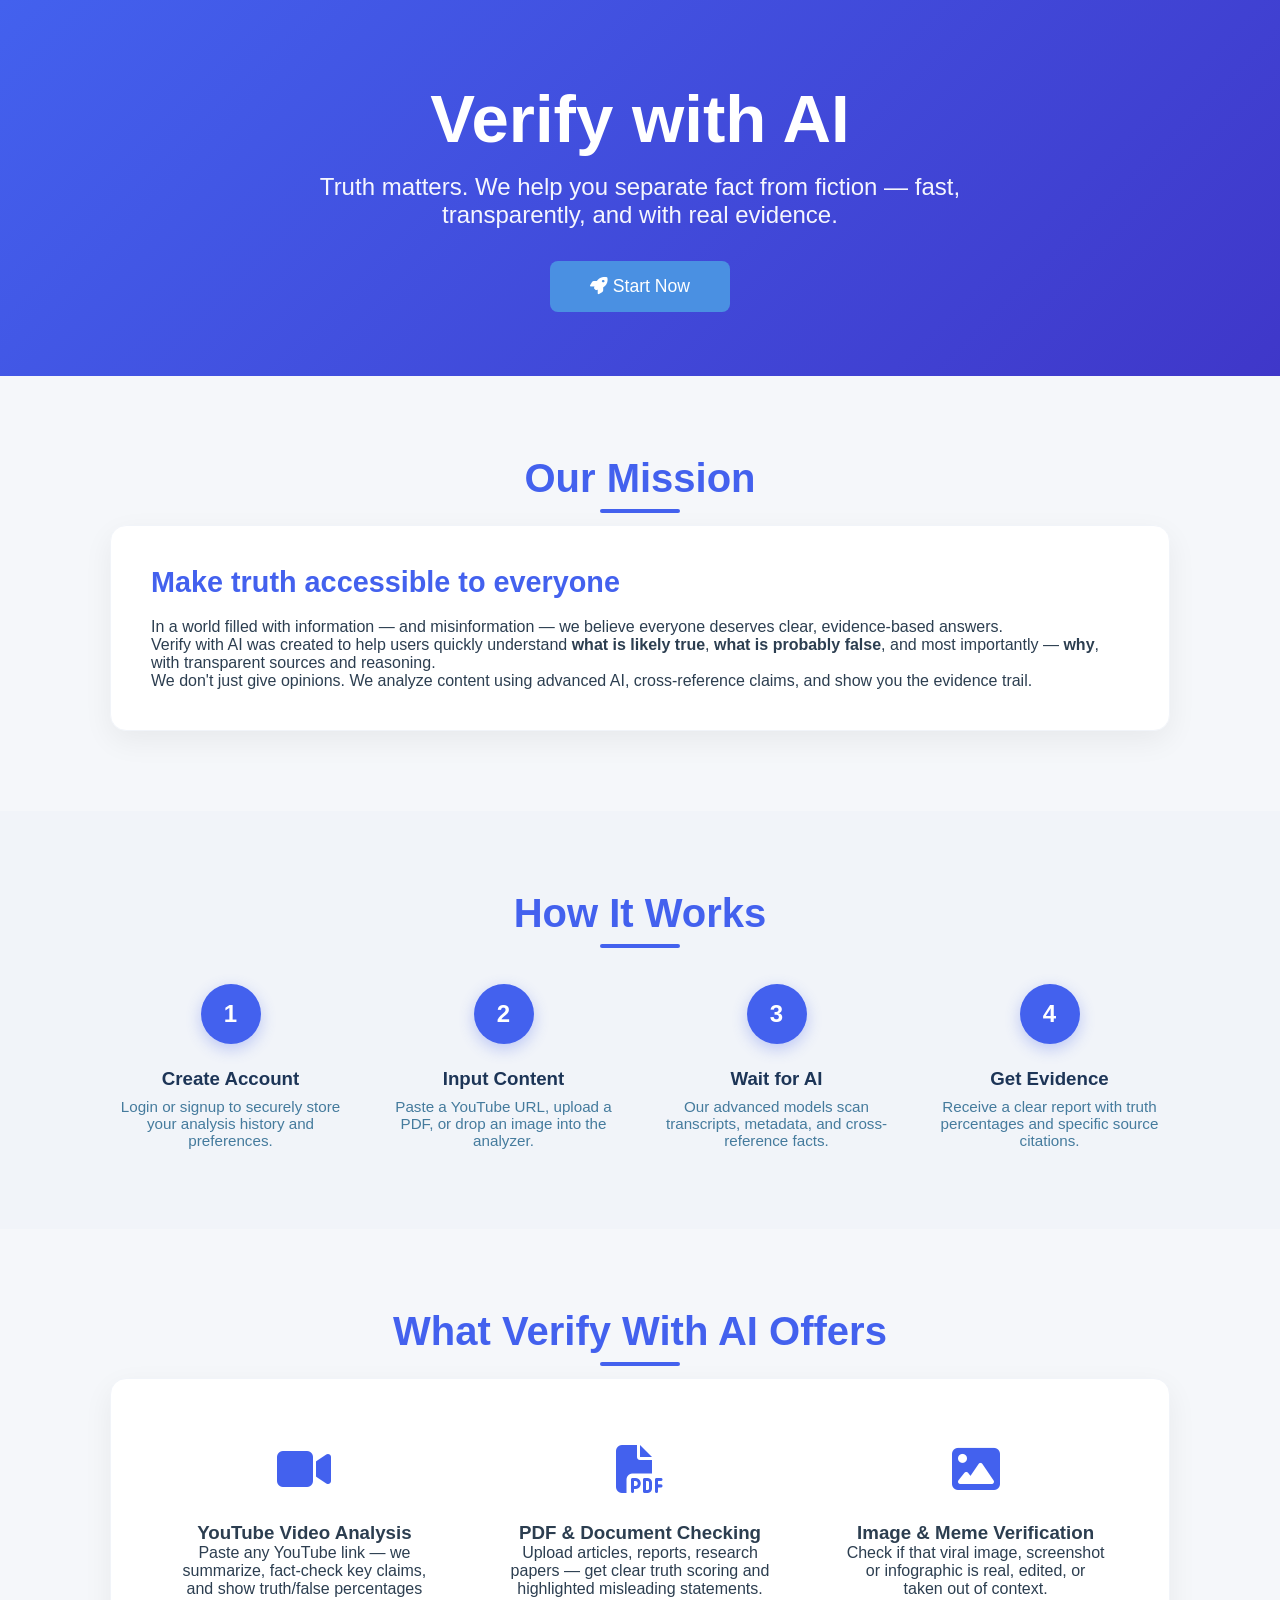
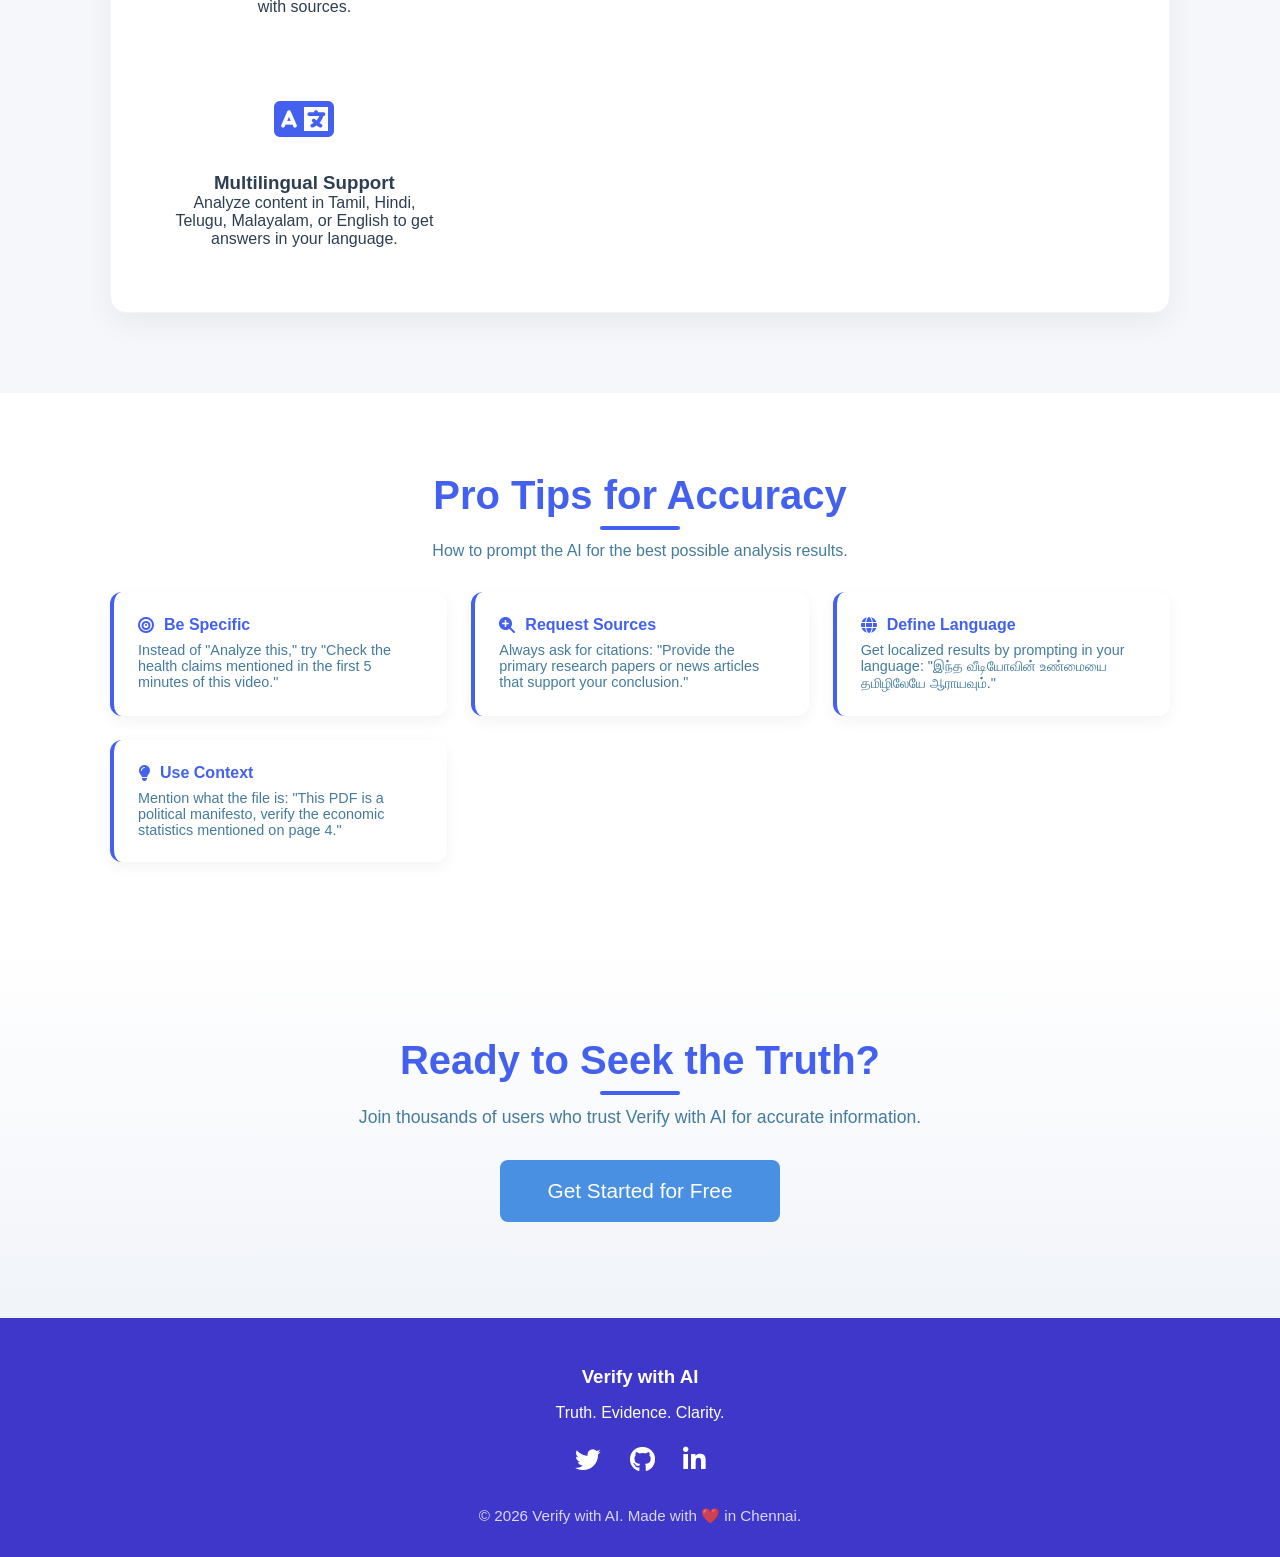
==== index.html @ 14213924 "first commit" ====
<!DOCTYPE html>
<html lang="en">

<head>
    <meta charset="UTF-8">
    <meta name="viewport" content="width=device-width, initial-scale=1.0">
    <title>Verify with AI - Truth. Evidence. Clarity.</title>
    <link rel="stylesheet" href="style.css">
    <link rel="stylesheet" href="https://cdnjs.cloudflare.com/ajax/libs/font-awesome/6.5.0/css/all.min.css">
</head>

<body class="about-page">

    <header class="about-header">
        <div class="about-container animate-up">
            <h1>Verify with AI</h1>
            <p>Truth matters. We help you separate fact from fiction — fast, transparently, and with real evidence.</p>
            <button class="primary-button" onclick="window.location.href='login.html'">
                <i class="fas fa-rocket"></i> Start Now
            </button>
        </div>
    </header>

    <section class="about-section animate-fade">
        <div class="about-container">
            <h2 class="about-section-title">Our Mission</h2>

            <div class="mission-card">
                <h2>Make truth accessible to everyone</h2>
                <p>In a world filled with information — and misinformation — we believe everyone deserves clear,
                    evidence-based answers.</p>
                <p>Verify with AI was created to help users quickly understand <strong>what is likely true</strong>,
                    <strong>what is probably false</strong>, and most importantly — <strong>why</strong>, with
                    transparent sources and reasoning.
                </p>
                <p>We don't just give opinions. We analyze content using advanced AI, cross-reference claims, and show
                    you the evidence trail.</p>
            </div>
        </div>
    </section>

    <section class="about-section" style="background: var(--about-light-gray);">
        <div class="about-container">
            <h2 class="about-section-title">How It Works</h2>
            <div class="steps-container">
                <div class="step-card animate-up" style="animation-delay: 0.1s;">
                    <div class="step-number">1</div>
                    <h3>Create Account</h3>
                    <p>Login or signup to securely store your analysis history and preferences.</p>
                </div>
                <div class="step-card animate-up" style="animation-delay: 0.3s;">
                    <div class="step-number">2</div>
                    <h3>Input Content</h3>
                    <p>Paste a YouTube URL, upload a PDF, or drop an image into the analyzer.</p>
                </div>
                <div class="step-card animate-up" style="animation-delay: 0.5s;">
                    <div class="step-number">3</div>
                    <h3>Wait for AI</h3>
                    <p>Our advanced models scan transcripts, metadata, and cross-reference facts.</p>
                </div>
                <div class="step-card animate-up" style="animation-delay: 0.7s;">
                    <div class="step-number">4</div>
                    <h3>Get Evidence</h3>
                    <p>Receive a clear report with truth percentages and specific source citations.</p>
                </div>
            </div>
        </div>
    </section>

    <section class="about-section">
        <div class="about-container">
            <h2 class="about-section-title">What Verify With AI Offers</h2>

            <div class="features-grid">
                <div class="feature-item animate-up">
                    <div class="feature-icon"><i class="fas fa-video"></i></div>
                    <h3>YouTube Video Analysis</h3>
                    <p>Paste any YouTube link — we summarize, fact-check key claims, and show truth/false percentages
                        with sources.</p>
                </div>

                <div class="feature-item animate-up">
                    <div class="feature-icon"><i class="fas fa-file-pdf"></i></div>
                    <h3>PDF & Document Checking</h3>
                    <p>Upload articles, reports, research papers — get clear truth scoring and highlighted misleading
                        statements.</p>
                </div>

                <div class="feature-item animate-up">
                    <div class="feature-icon"><i class="fas fa-image"></i></div>
                    <h3>Image & Meme Verification</h3>
                    <p>Check if that viral image, screenshot or infographic is real, edited, or taken out of context.
                    </p>
                </div>

                <div class="feature-item animate-up">
                    <div class="feature-icon"><i class="fas fa-language"></i></div>
                    <h3>Multilingual Support</h3>
                    <p>Analyze content in Tamil, Hindi, Telugu, Malayalam, or English to get answers in your language.
                    </p>
                </div>
            </div>
        </div>
    </section>

    <section class="about-section" style="background: var(--about-white);">
        <div class="about-container">
            <h2 class="about-section-title">Pro Tips for Accuracy</h2>
            <p style="text-align: center; margin-bottom: 2rem; color: var(--about-text-light);">How to prompt the AI for
                the best possible analysis results.</p>

            <div class="tips-grid">
                <div class="tip-card animate-up" style="animation-delay: 0.1s;">
                    <h4><i class="fas fa-bullseye"></i> Be Specific</h4>
                    <p>Instead of "Analyze this," try "Check the health claims mentioned in the first 5 minutes of this
                        video."</p>
                </div>

                <div class="tip-card animate-up" style="animation-delay: 0.2s;">
                    <h4><i class="fas fa-search-plus"></i> Request Sources</h4>
                    <p>Always ask for citations: "Provide the primary research papers or news articles that support your
                        conclusion."</p>
                </div>

                <div class="tip-card animate-up" style="animation-delay: 0.3s;">
                    <h4><i class="fas fa-globe"></i> Define Language</h4>
                    <p>Get localized results by prompting in your language: "இந்த வீடியோவின் உண்மையை தமிழிலேயே
                        ஆராயவும்."</p>
                </div>

                <div class="tip-card animate-up" style="animation-delay: 0.4s;">
                    <h4><i class="fas fa-lightbulb"></i> Use Context</h4>
                    <p>Mention what the file is: "This PDF is a political manifesto, verify the economic statistics
                        mentioned on page 4."</p>
                </div>
            </div>
        </div>
    </section>

    <section class="start-now-container animate-fade">
        <div class="about-container">
            <h2 class="about-section-title">Ready to Seek the Truth?</h2>
            <p style="margin-bottom: 2rem; font-size: 1.1rem; color: var(--about-text-light);">Join thousands of users
                who trust Verify with AI for accurate information.</p>
            <button class="primary-button" style="padding: 1.2rem 3rem; font-size: 1.3rem;"
                onclick="window.location.href='login.html'">
                Get Started for Free
            </button>
        </div>
    </section>

    <footer class="about-footer">
        <div class="about-container">
            <h3>Verify with AI</h3>
            <p style="margin: 1rem 0 1.5rem;">Truth. Evidence. Clarity.</p>

            <div class="social-links">
                <a href="#"><i class="fab fa-twitter"></i></a>
                <a href="#"><i class="fab fa-github"></i></a>
                <a href="#"><i class="fab fa-linkedin-in"></i></a>
            </div>

            <p style="margin-top: 2rem; opacity: 0.8; font-size: 0.95rem;">
                &copy; 2026 Verify with AI. Made with ❤️ in Chennai.
            </p>
        </div>
    </footer>

</body>

</html>
---- style.css ----
/* Global Styles */
* {
    margin: 0;
    padding: 0;
    box-sizing: border-box;
}

:root {
    --primary-color: #4A90E2;
    --secondary-color: #50C878;
    --danger-color: #E74C3C;
    --bg-color: #F5F7FA;
    --surface-color: #FFFFFF;
    --text-color: #2C3E50;
    --text-secondary: #7F8C8D;
    --border-color: #E0E0E0;
    --shadow: 0 2px 10px rgba(0, 0, 0, 0.1);
    --shadow-lg: 0 4px 20px rgba(0, 0, 0, 0.15);
}

body.dark-theme {
    --bg-color: #1A1A1A;
    --surface-color: #2D2D2D;
    --text-color: #E0E0E0;
    --text-secondary: #B0B0B0;
    --border-color: #404040;
    --shadow: 0 2px 10px rgba(0, 0, 0, 0.3);
    --shadow-lg: 0 4px 20px rgba(0, 0, 0, 0.4);
}

body {
    font-family: Arial, sans-serif;
    background-color: var(--bg-color);
    color: var(--text-color);
    transition: background-color 0.3s, color 0.3s;
}

/* Welcome Page */
.welcome-container {
    display: flex;
    justify-content: center;
    align-items: center;
    height: 100vh;
    text-align: center;
    padding: 20px;
}

.welcome-content h1 {
    font-size: 3em;
    color: var(--primary-color);
    margin-bottom: 20px;
}

.welcome-description {
    font-size: 1.2em;
    color: var(--text-secondary);
    margin-bottom: 40px;
    max-width: 600px;
    line-height: 1.6;
}

.primary-button {
    background-color: var(--primary-color);
    color: white;
    border: none;
    padding: 15px 40px;
    font-size: 1.1em;
    border-radius: 8px;
    cursor: pointer;
    transition: transform 0.2s, box-shadow 0.2s;
}

.primary-button:hover {
    transform: translateY(-2px);
    box-shadow: var(--shadow-lg);
}

/* Auth Pages */
.auth-container {
    display: flex;
    justify-content: center;
    align-items: center;
    min-height: 100vh;
    padding: 20px;
}

.auth-box {
    background-color: var(--surface-color);
    padding: 40px;
    border-radius: 12px;
    box-shadow: var(--shadow-lg);
    max-width: 450px;
    width: 100%;
}

.auth-box h1 {
    color: var(--primary-color);
    margin-bottom: 30px;
    text-align: center;
}

.auth-box h2 {
    color: var(--text-color);
    margin-bottom: 20px;
    font-size: 1.3em;
}

.form-group {
    margin-bottom: 20px;
}

.form-group label {
    display: block;
    margin-bottom: 8px;
    color: var(--text-color);
    font-weight: 500;
}

.form-group input {
    width: 100%;
    padding: 12px;
    border: 1px solid var(--border-color);
    border-radius: 6px;
    font-size: 1em;
    background-color: var(--surface-color);
    color: var(--text-color);
}

.form-group input:focus {
    outline: none;
    border-color: var(--primary-color);
}

.google-button {
    width: 100%;
    padding: 12px;
    margin-top: 15px;
    background-color: white;
    border: 1px solid var(--border-color);
    border-radius: 6px;
    font-size: 1em;
    cursor: pointer;
    transition: box-shadow 0.2s;
    color: #333;
}

.google-button:hover {
    box-shadow: var(--shadow);
}

.switch-form {
    text-align: center;
    margin-top: 20px;
    color: var(--text-secondary);
}

.switch-form a {
    color: var(--primary-color);
    text-decoration: none;
    font-weight: 500;
}

.message {
    margin-top: 15px;
    padding: 10px;
    border-radius: 6px;
    text-align: center;
    display: none;
}

.message.success {
    background-color: #D4EDDA;
    color: #155724;
    display: block;
}

.message.error {
    background-color: #F8D7DA;
    color: #721C24;
    display: block;
}

/* Main Page */
.main-container {
    display: flex;
    flex-direction: column;
    height: 100vh;
}

.header {
    display: flex;
    align-items: center;
    padding: 15px 20px;
    background-color: var(--surface-color);
    box-shadow: var(--shadow);
    position: relative;
    z-index: 10;
}

.hamburger {
    background: none;
    border: none;
    font-size: 1.5em;
    color: var(--text-color);
    cursor: pointer;
    margin-right: 15px;
}

.header h1 {
    flex: 1;
    color: var(--primary-color);
    font-size: 1.5em;
}

.logout-btn {
    background: none;
    border: none;
    font-size: 1.2em;
    color: var(--text-color);
    cursor: pointer;
}

/* Sidebar */
.sidebar {
    position: fixed;
    left: -300px;
    top: 0;
    width: 300px;
    height: 100vh;
    background-color: var(--surface-color);
    box-shadow: var(--shadow-lg);
    transition: left 0.3s;
    z-index: 100;
    overflow-y: auto;
    padding: 20px;
}

.sidebar.active {
    left: 0;
}

.sidebar-header {
    display: flex;
    justify-content: space-between;
    align-items: center;
    margin-bottom: 20px;
}

.sidebar-header h2 {
    color: var(--text-color);
    font-size: 1.2em;
}

.user-info-sidebar {
    display: flex;
    align-items: center;
    gap: 12px;
}

.avatar-circle {
    width: 45px;
    height: 45px;
    border-radius: 50%;
    background-color: var(--primary-color);
    color: white;
    display: flex;
    justify-content: center;
    align-items: center;
    font-size: 1.2em;
    overflow: hidden;
    flex-shrink: 0;
}

.avatar-circle img {
    width: 100%;
    height: 100%;
    object-fit: cover;
}

.user-details-sidebar {
    display: flex;
    flex-direction: column;
}

.user-details-sidebar h2 {
    margin: 0;
    font-size: 1.1em;
}

.user-details-sidebar span {
    font-size: 0.8em;
    color: var(--text-secondary);
}

.close-btn {
    background: none;
    border: none;
    font-size: 1.3em;
    color: var(--text-color);
    cursor: pointer;
}

.menu-item {
    width: 100%;
    padding: 12px;
    margin-bottom: 10px;
    background-color: var(--primary-color);
    color: white;
    border: none;
    border-radius: 6px;
    cursor: pointer;
    font-size: 1em;
    text-align: left;
    transition: opacity 0.2s;
}

.menu-item:hover {
    opacity: 0.9;
}

.menu-item i {
    margin-right: 10px;
}

.menu-section {
    margin-top: 30px;
}

.menu-section h3 {
    color: var(--text-color);
    margin-bottom: 15px;
    font-size: 1.1em;
}

.search-container {
    position: relative;
    margin-bottom: 15px;
}

.search-container input {
    width: 100%;
    padding: 10px 35px 10px 10px;
    border: 1px solid var(--border-color);
    border-radius: 6px;
    background-color: var(--bg-color);
    color: var(--text-color);
}

.search-container i {
    position: absolute;
    right: 12px;
    top: 50%;
    transform: translateY(-50%);
    color: var(--text-secondary);
}

.history-list {
    max-height: 300px;
    overflow-y: auto;
}

.history-item {
    padding: 10px;
    margin-bottom: 8px;
    background-color: var(--bg-color);
    border-radius: 6px;
    cursor: pointer;
    transition: background-color 0.2s;
    font-size: 0.9em;
}

.history-item:hover {
    background-color: var(--border-color);
}

.history-item-time {
    color: var(--text-secondary);
    font-size: 0.8em;
    margin-top: 5px;
}

.setting-item {
    display: flex;
    justify-content: space-between;
    align-items: center;
    padding: 12px;
    background-color: var(--bg-color);
    border-radius: 6px;
    margin-bottom: 10px;
    transition: background-color 0.2s;
}

.setting-item.profile-setting {
    cursor: pointer;
}

.setting-item.profile-setting:hover {
    background-color: var(--border-color);
}

.setting-item.profile-setting i:last-child {
    color: var(--text-secondary);
    font-size: 0.8em;
}

.setting-item label {
    color: var(--text-color);
}

.setting-item input[type="checkbox"] {
    width: 40px;
    height: 20px;
}

/* Chat Container */
.chat-container {
    flex: 1;
    overflow-y: auto;
    padding: 20px;
    background-color: var(--bg-color);
}

.welcome-message {
    text-align: center;
    padding: 40px 20px;
    color: var(--text-secondary);
}

.welcome-message h2 {
    color: var(--primary-color);
    margin-bottom: 15px;
}

.chat-message {
    display: flex;
    margin-bottom: 20px;
    animation: fadeIn 0.3s;
}

@keyframes fadeIn {
    from {
        opacity: 0;
        transform: translateY(10px);
    }

    to {
        opacity: 1;
        transform: translateY(0);
    }
}

.chat-message.user {
    justify-content: flex-end;
}

.chat-bubble {
    max-width: 70%;
    padding: 15px;
    border-radius: 12px;
    background-color: var(--surface-color);
    box-shadow: var(--shadow);
    word-wrap: break-word;
}

.chat-message.user .chat-bubble {
    background-color: var(--primary-color);
    color: white;
}

.file-attachment {
    display: inline-flex;
    align-items: center;
    gap: 8px;
    background-color: rgba(255, 255, 255, 0.2);
    padding: 5px 10px;
    border-radius: 4px;
    margin-top: 5px;
    font-size: 0.9em;
}

.chat-message.bot .chat-bubble {
    background-color: var(--surface-color);
    color: var(--text-color);
}

.chat-bubble .analysis {
    margin-top: 15px;
    padding-top: 15px;
    border-top: 1px solid var(--border-color);
}

.percentage-bar {
    margin: 15px 0;
}

.percentage-label {
    font-weight: bold;
    margin-bottom: 8px;
    display: flex;
    justify-content: space-between;
}

.percentage-label.true {
    color: var(--secondary-color);
}

.percentage-label.false {
    color: var(--danger-color);
}

.bar {
    height: 10px;
    background-color: var(--border-color);
    border-radius: 5px;
    overflow: hidden;
}

.bar-fill {
    height: 100%;
    transition: width 0.5s;
}

.bar-fill.true {
    background-color: var(--secondary-color);
}

.bar-fill.false {
    background-color: var(--danger-color);
}

.evidence-section {
    margin-top: 15px;
}

.evidence-section h4 {
    color: var(--primary-color);
    margin-bottom: 10px;
}

.evidence-section ul {
    margin-left: 20px;
}

.evidence-section li {
    margin-bottom: 8px;
    line-height: 1.5;
}

.recommendations {
    margin-top: 15px;
    padding: 12px;
    background-color: var(--bg-color);
    border-radius: 6px;
    border-left: 3px solid var(--primary-color);
}

.recommendations h4 {
    color: var(--primary-color);
    margin-bottom: 10px;
}

/* Input Container */
.input-container {
    padding: 20px;
    background-color: var(--surface-color);
    box-shadow: 0 -2px 10px rgba(0, 0, 0, 0.1);
}

.input-wrapper {
    display: flex;
    gap: 10px;
    align-items: center;
}

#textInput {
    flex: 1;
    padding: 12px;
    border: 1px solid var(--border-color);
    border-radius: 25px;
    font-size: 1em;
    background-color: var(--bg-color);
    color: var(--text-color);
}

#textInput:focus {
    outline: none;
    border-color: var(--primary-color);
}

.file-label {
    font-size: 1.5em;
    color: var(--text-color);
    cursor: pointer;
    transition: color 0.2s;
}

.file-label:hover {
    color: var(--primary-color);
}

.send-btn {
    background-color: var(--primary-color);
    color: white;
    border: none;
    padding: 12px 20px;
    border-radius: 25px;
    font-size: 1.2em;
    cursor: pointer;
    transition: transform 0.2s;
}

.send-btn:hover {
    transform: scale(1.05);
}

.file-preview {
    margin-top: 10px;
    padding: 10px;
    background-color: var(--bg-color);
    border-radius: 6px;
    display: none;
}

.file-preview.active {
    display: block;
}

.file-info {
    display: flex;
    justify-content: space-between;
    align-items: center;
}

.file-name {
    color: var(--text-color);
}

.remove-file {
    background: none;
    border: none;
    color: var(--danger-color);
    cursor: pointer;
    font-size: 1.2em;
}

/* Language Modal */
.modal {
    display: none;
    position: fixed;
    top: 0;
    left: 0;
    width: 100%;
    height: 100%;
    background-color: rgba(0, 0, 0, 0.5);
    z-index: 200;
    justify-content: center;
    align-items: center;
}

.modal.active {
    display: flex;
}

.modal-content {
    background-color: var(--surface-color);
    padding: 30px;
    border-radius: 12px;
    box-shadow: var(--shadow-lg);
    max-width: 500px;
    width: 90%;
}

/* Profile Modal Specifics */
.profile-modal {
    max-width: 400px;
}

.modal-header {
    display: flex;
    justify-content: space-between;
    align-items: center;
    margin-bottom: 25px;
    border-bottom: 1px solid var(--border-color);
    padding-bottom: 15px;
}

.close-modal {
    background: none;
    border: none;
    font-size: 1.8em;
    color: var(--text-secondary);
    cursor: pointer;
}

.avatar-upload-section {
    display: flex;
    flex-direction: column;
    align-items: center;
    margin-bottom: 25px;
}

.profile-avatar-large {
    width: 100px;
    height: 100px;
    border-radius: 50%;
    background-color: var(--primary-color);
    color: white;
    display: flex;
    justify-content: center;
    align-items: center;
    font-size: 2.5em;
    margin-bottom: 15px;
    box-shadow: var(--shadow);
    overflow: hidden;
    position: relative;
}

.profile-avatar-large img {
    width: 100%;
    height: 100%;
    object-fit: cover;
}

.upload-avatar-btn {
    background-color: var(--bg-color);
    color: var(--primary-color);
    padding: 8px 16px;
    border-radius: 20px;
    font-size: 0.9em;
    cursor: pointer;
    font-weight: 500;
    border: 1px solid var(--primary-color);
    transition: all 0.2s;
}

.upload-avatar-btn:hover {
    background-color: var(--primary-color);
    color: white;
}

.form-actions {
    display: flex;
    justify-content: flex-end;
    gap: 12px;
    margin-top: 30px;
}

.cancel-btn {
    padding: 10px 20px;
    border-radius: 6px;
    border: 1px solid var(--border-color);
    background: none;
    color: var(--text-secondary);
    cursor: pointer;
}

.save-btn {
    padding: 10px 20px;
    border-radius: 6px;
    background-color: var(--primary-color);
    color: white;
    border: none;
    cursor: pointer;
    font-weight: 500;
}

.save-btn:disabled {
    opacity: 0.6;
    cursor: not-allowed;
}

/* Loading Spinner */
.loading {
    display: inline-block;
    width: 20px;
    height: 20px;
    border: 3px solid rgba(255, 255, 255, 0.3);
    border-radius: 50%;
    border-top-color: white;
    animation: spin 0.6s linear infinite;
}

@keyframes spin {
    to {
        transform: rotate(360deg);
    }
}

/* Responsive Design */
@media (max-width: 768px) {
    .welcome-content h1 {
        font-size: 2em;
    }

    .welcome-description {
        font-size: 1em;
    }

    .chat-bubble {
        max-width: 85%;
    }

    .sidebar {
        width: 280px;
        left: -280px;
    }

    .language-btn {
        min-width: 80px;
    }
}

/* About Section Styles */
.about-page {
    --about-primary: #4361ee;
    --about-primary-dark: #3f37c9;
    --about-text: #1d3557;
    --about-text-light: #457b9d;
    --about-bg: #f8f9fa;
    --about-white: #ffffff;
    --about-gray: #6c757d;
    --about-light-gray: #f1f4f9;
}

@keyframes slideUp {
    from {
        opacity: 0;
        transform: translateY(30px);
    }

    to {
        opacity: 1;
        transform: translateY(0);
    }
}

@keyframes fadeIn {
    from {
        opacity: 0;
    }

    to {
        opacity: 1;
    }
}

@keyframes float {
    0% {
        transform: translateY(0px);
    }

    50% {
        transform: translateY(-10px);
    }

    100% {
        transform: translateY(0px);
    }
}

.animate-up {
    animation: slideUp 0.8s ease-out forwards;
}

.animate-fade {
    animation: fadeIn 1.2s ease-out forwards;
}

.about-header {
    background: linear-gradient(135deg, var(--about-primary) 0%, var(--about-primary-dark) 100%);
    color: white;
    padding: 5rem 0 4rem;
    text-align: center;
}

.about-header h1 {
    font-size: clamp(2.5rem, 8vw, 4.2rem);
    margin-bottom: 1rem;
    font-weight: 700;
}

.about-header p {
    font-size: clamp(1.1rem, 3vw, 1.5rem);
    max-width: 700px;
    margin: 0 auto 2rem;
    opacity: 0.95;
}

.about-section {
    padding: 5rem 0;
}

.about-container {
    max-width: 1100px;
    margin: 0 auto;
    padding: 0 20px;
}

.about-section-title {
    text-align: center;
    font-size: 2.5rem;
    margin-bottom: 1.5rem;
    color: var(--about-primary);
    position: relative;
}

.about-section-title::after {
    content: '';
    width: 80px;
    height: 4px;
    background: var(--about-primary);
    position: absolute;
    bottom: -12px;
    left: 50%;
    transform: translateX(-50%);
    border-radius: 2px;
}

.about-content {
    display: grid;
    grid-template-columns: 1fr;
    gap: 3rem;
    align-items: center;
}

.mission-card,
.features-grid {
    background: white;
    border-radius: 16px;
    padding: 2.5rem;
    box-shadow: 0 10px 30px rgba(0, 0, 0, 0.06);
    border: 1px solid var(--about-light-gray);
}

.mission-card h2 {
    color: var(--about-primary);
    margin-bottom: 1.2rem;
    font-size: 1.8rem;
}

.features-grid {
    display: grid;
    grid-template-columns: repeat(auto-fit, minmax(280px, 1fr));
    gap: 1.8rem;
}

.feature-item {
    text-align: center;
    padding: 1.5rem;
    transition: transform 0.3s ease, box-shadow 0.3s ease;
    border-radius: 12px;
}

.feature-item:hover {
    transform: translateY(-10px);
    box-shadow: 0 15px 35px rgba(67, 97, 238, 0.1);
    background: var(--about-white);
}

.feature-icon {
    font-size: 3rem;
    color: var(--about-primary);
    margin-bottom: 1.5rem;
    transition: transform 0.3s ease;
}

.feature-item:hover .feature-icon {
    transform: scale(1.1) rotate(5deg);
}

/* How it Works Styles */
.steps-container {
    display: grid;
    grid-template-columns: repeat(auto-fit, minmax(200px, 1fr));
    gap: 2rem;
    margin-top: 3rem;
    position: relative;
}

.step-card {
    text-align: center;
    position: relative;
    z-index: 1;
}

.step-number {
    width: 60px;
    height: 60px;
    background: var(--about-primary);
    color: white;
    border-radius: 50%;
    display: flex;
    align-items: center;
    justify-content: center;
    font-weight: bold;
    font-size: 1.5rem;
    margin: 0 auto 1.5rem;
    box-shadow: 0 5px 15px rgba(67, 97, 238, 0.3);
}

.step-card h3 {
    margin-bottom: 0.5rem;
    color: var(--about-text);
}

.step-card p {
    font-size: 0.95rem;
    color: var(--about-text-light);
}

.start-now-container {
    text-align: center;
    padding: 6rem 0;
    background: linear-gradient(to bottom, var(--about-white), var(--about-light-gray));
}

.tips-grid {
    display: grid;
    grid-template-columns: repeat(auto-fit, minmax(250px, 1fr));
    gap: 1.5rem;
    margin-top: 2rem;
}

.tip-card {
    background: var(--about-white);
    padding: 1.5rem;
    border-radius: 12px;
    border-left: 4px solid var(--about-primary);
    box-shadow: 0 5px 15px rgba(0, 0, 0, 0.05);
    text-align: left;
    transition: transform 0.2s;
}

.tip-card:hover {
    transform: translateX(5px);
}

.tip-card h4 {
    color: var(--about-primary);
    margin-bottom: 0.5rem;
    display: flex;
    align-items: center;
    gap: 10px;
}

.tip-card p {
    font-size: 0.9rem;
    color: var(--about-text-light);
}

.about-footer {
    background: var(--about-primary-dark);
    color: white;
    text-align: center;
    padding: 3rem 0 2rem;
}

.social-links a {
    color: white;
    font-size: 1.6rem;
    margin: 0 12px;
    transition: 0.3s;
}

.social-links a:hover {
    color: var(--about-primary);
    transform: translateY(-3px);
}

@media (min-width: 768px) {
    .about-content {
        grid-template-columns: 1fr 1fr;
    }
}
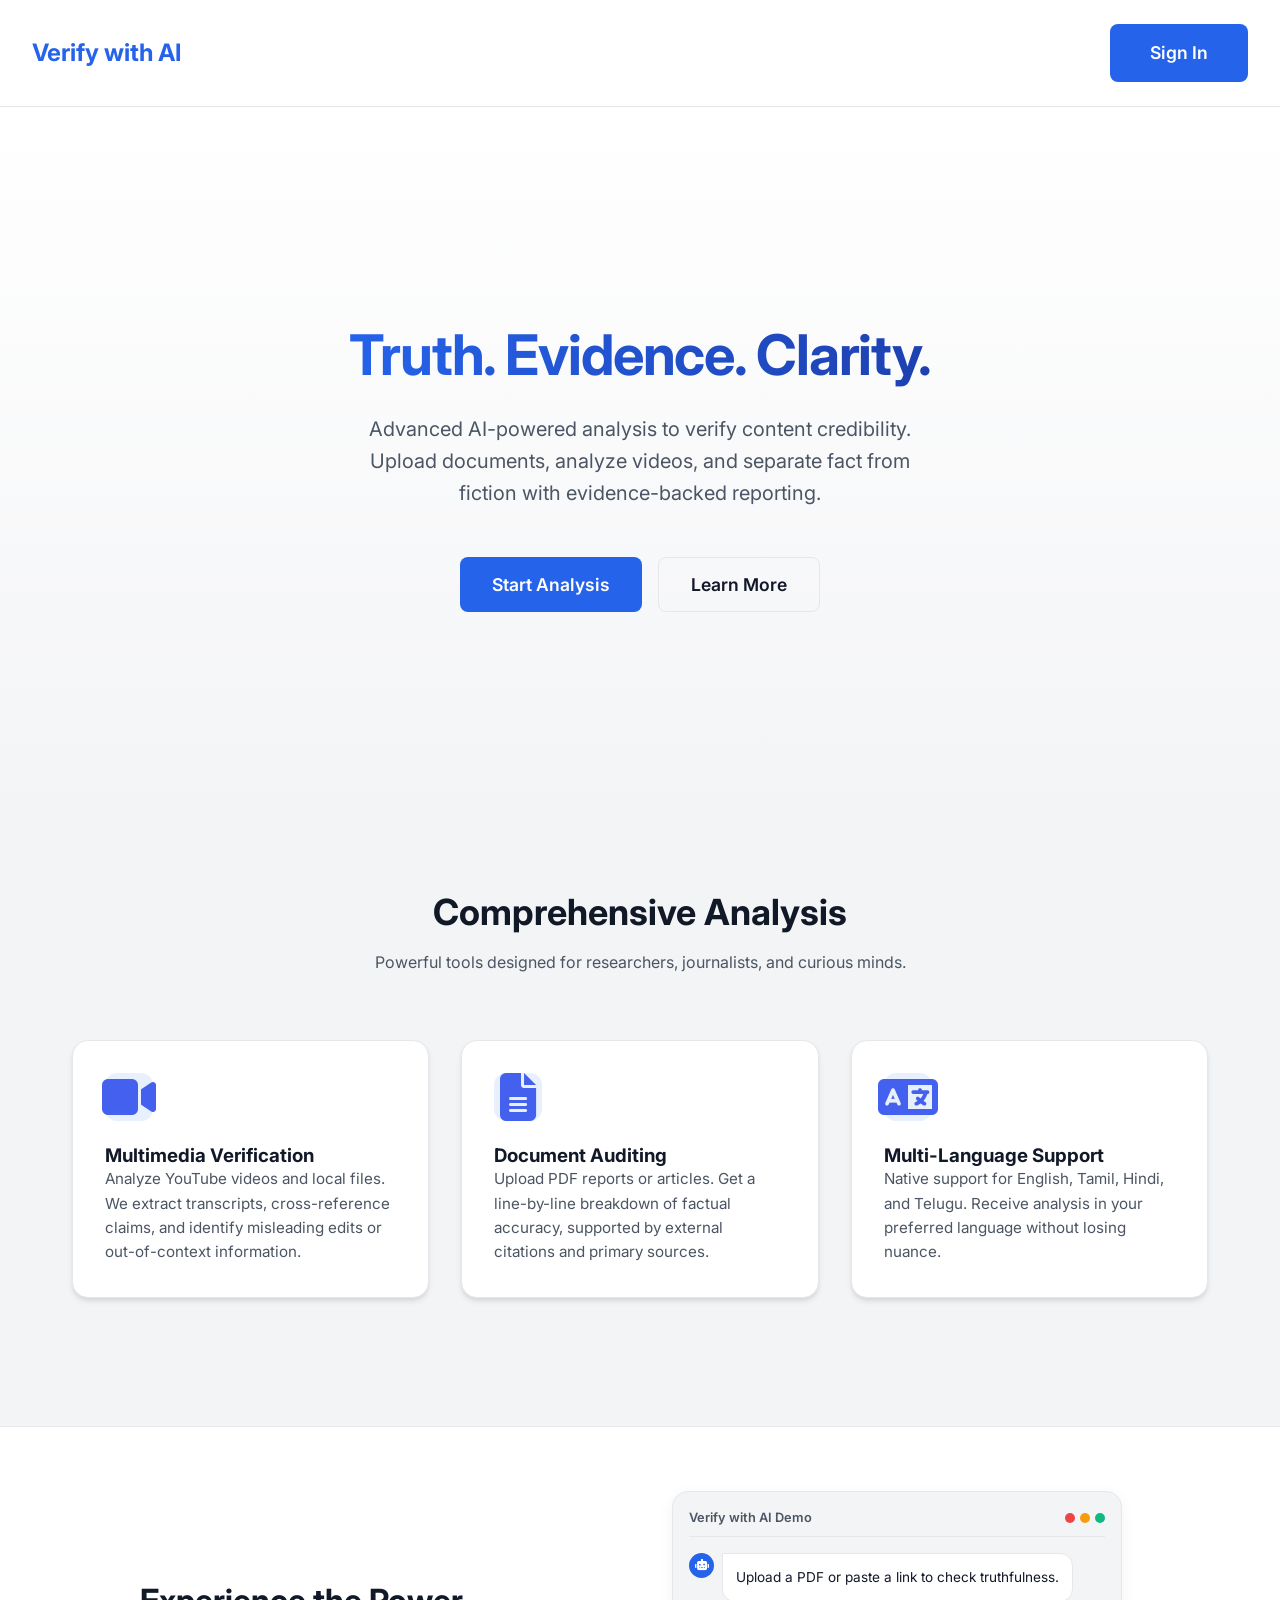
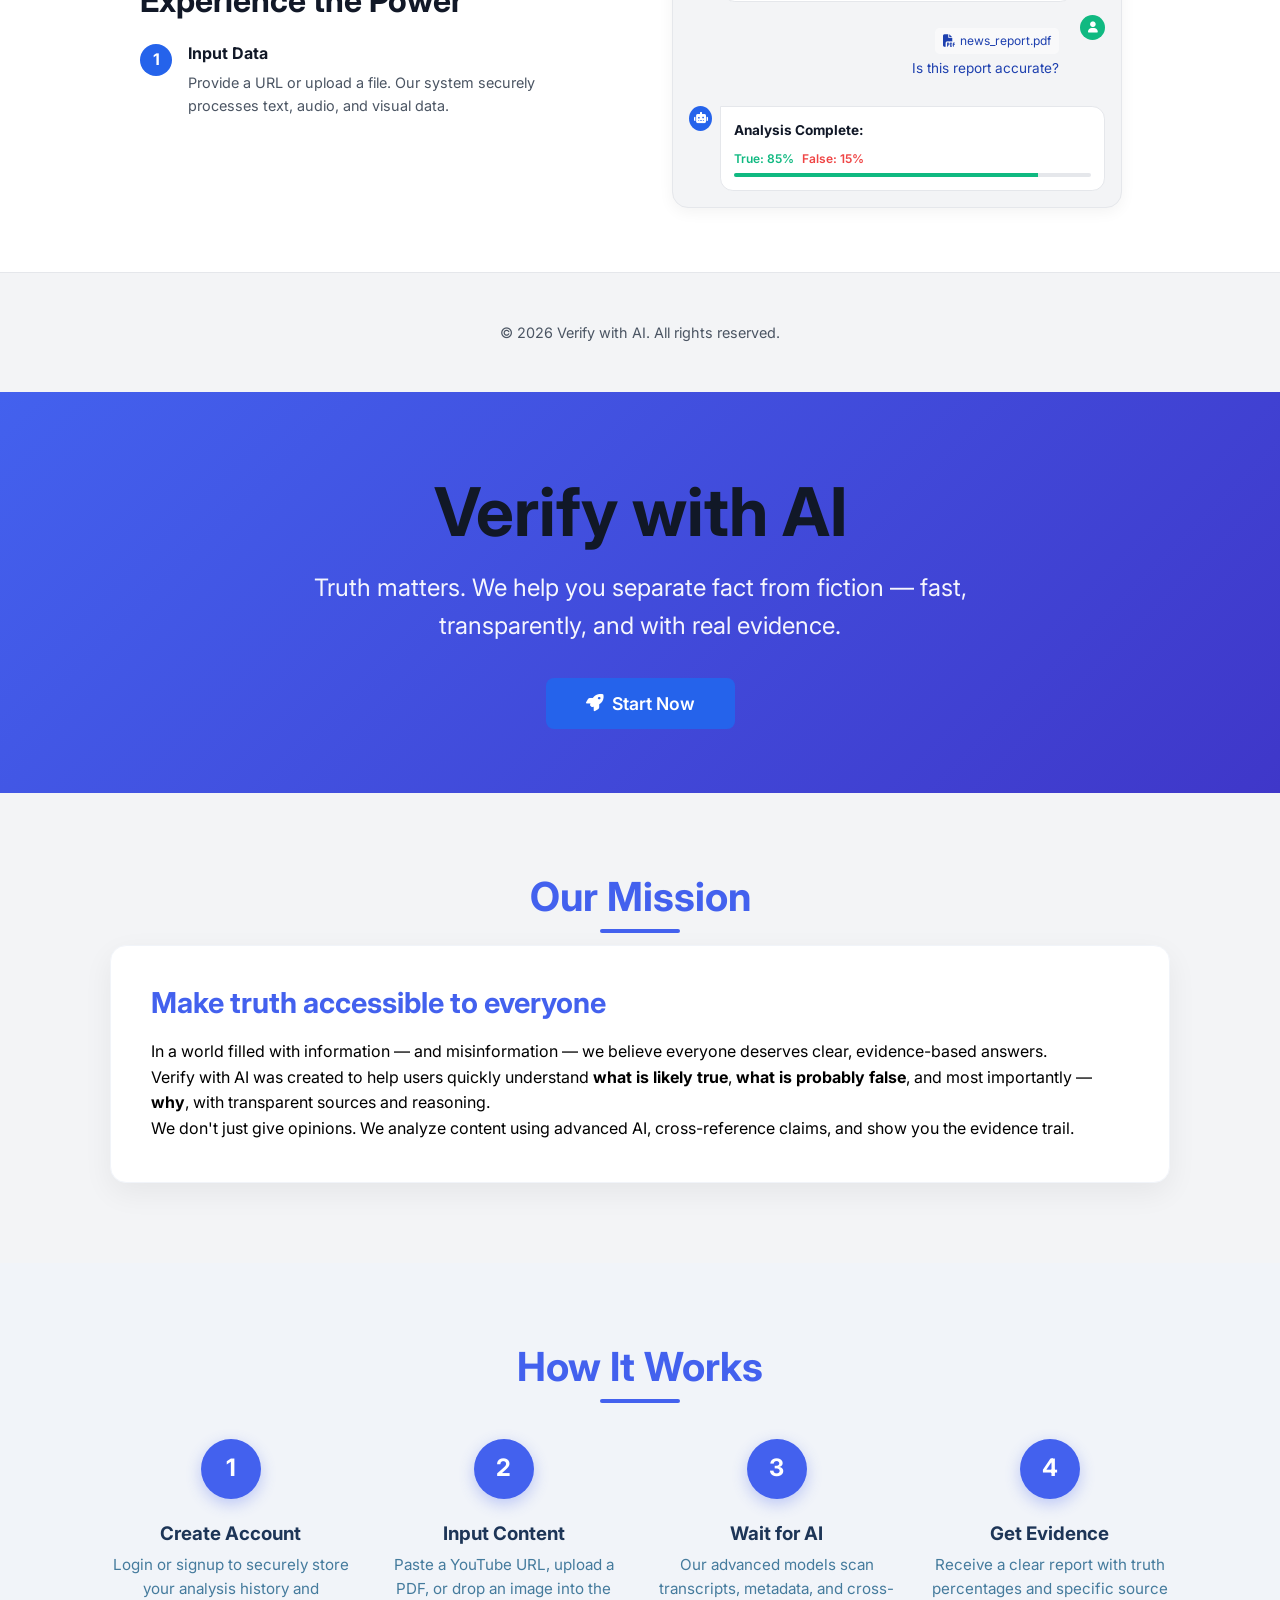
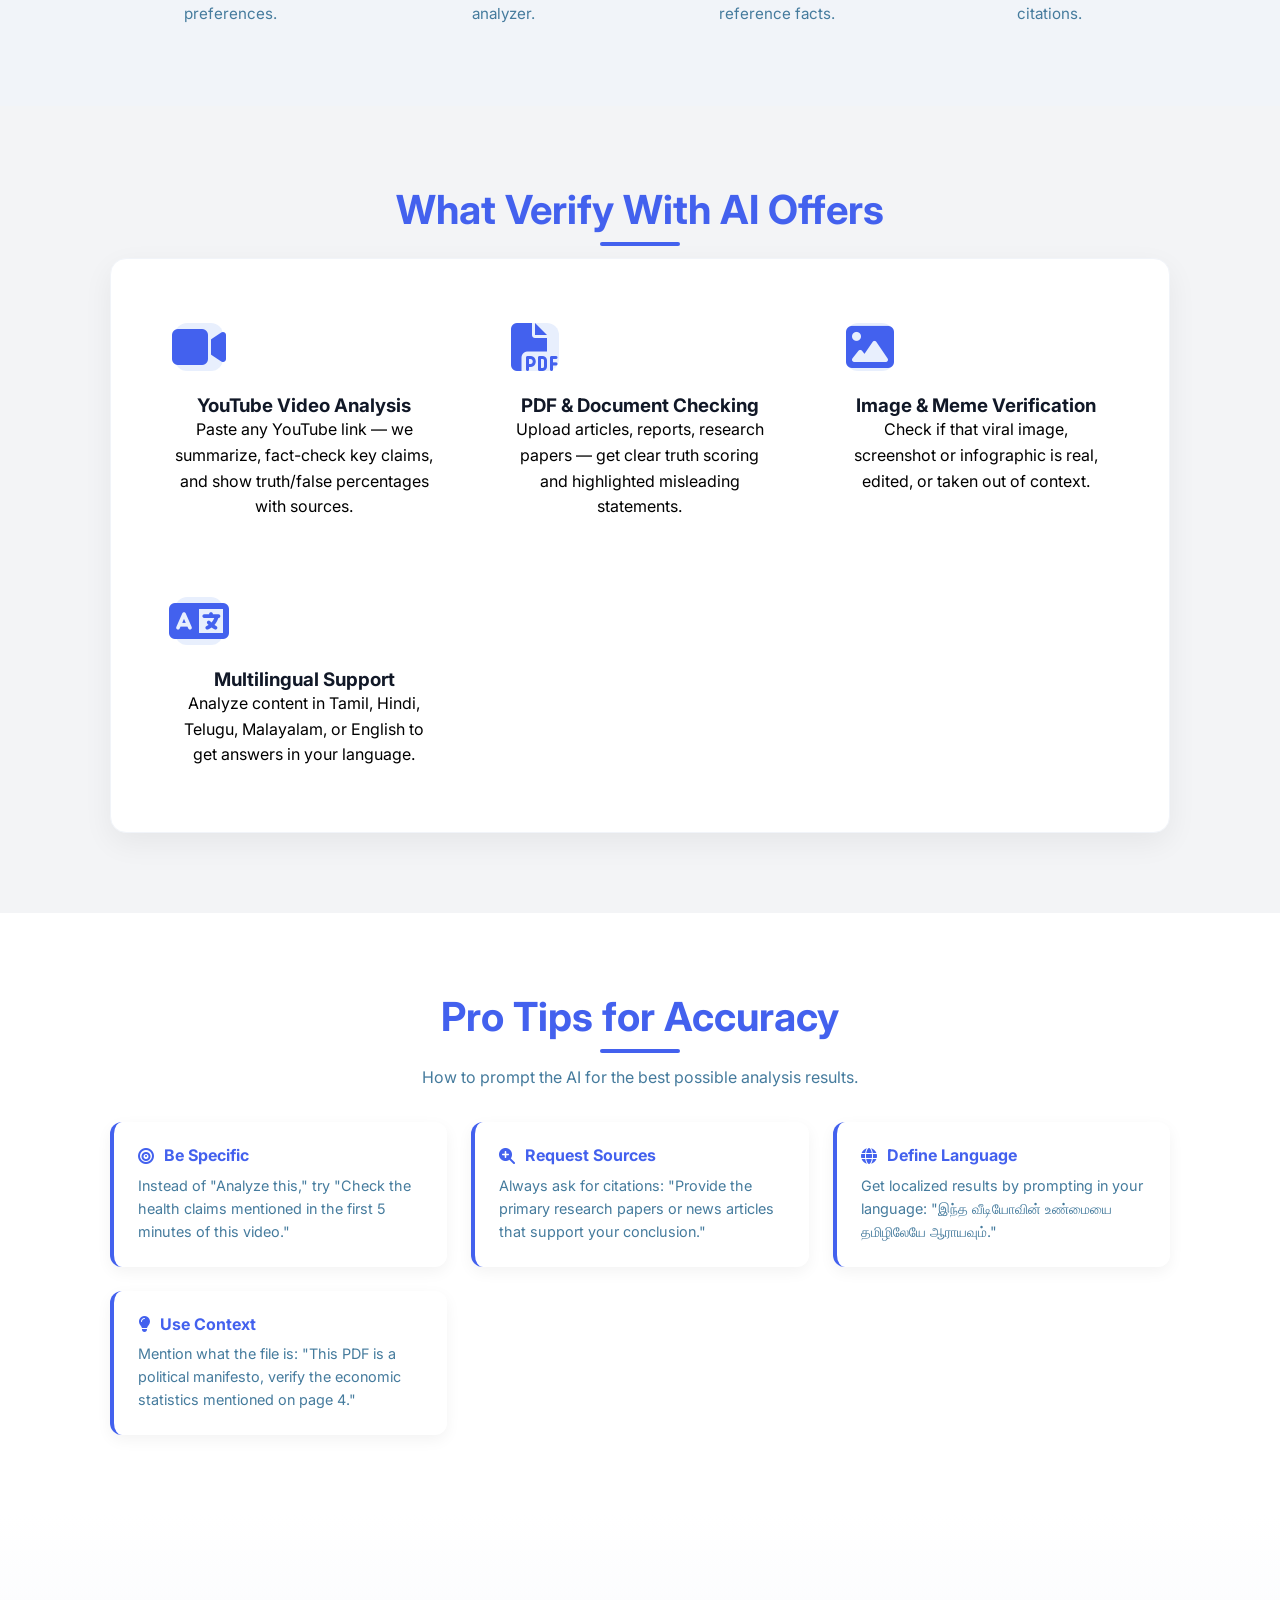
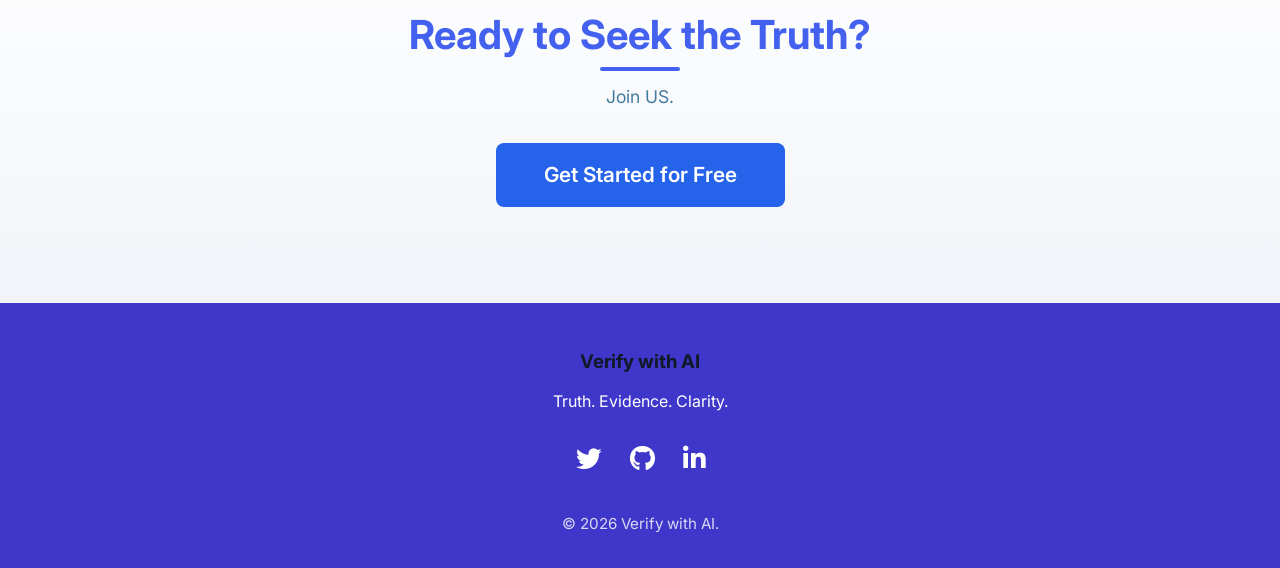
==== commit 2b9f4f45: "UI changes" ====
--- a/index.html
+++ b/index.html
@@ -4,10 +4,166 @@
 <head>
     <meta charset="UTF-8">
     <meta name="viewport" content="width=device-width, initial-scale=1.0">
-    <title>Verify with AI - Truth. Evidence. Clarity.</title>
+    <title>Verify with AI - Advanced Content Verification</title>
     <link rel="stylesheet" href="style.css">
+    <!-- Using Inter font for professional look -->
+    <link href="https://fonts.googleapis.com/css2?family=Inter:wght@300;400;500;600;700&display=swap" rel="stylesheet">
     <link rel="stylesheet" href="https://cdnjs.cloudflare.com/ajax/libs/font-awesome/6.5.0/css/all.min.css">
 </head>
+
+<body>
+
+    <nav
+        style="padding: 1.5rem 2rem; display: flex; justify-content: space-between; align-items: center; background: var(--surface-color); border-bottom: 1px solid var(--border-color);">
+        <div style="font-weight: 700; font-size: 1.5rem; color: var(--primary-color);">Verify with AI</div>
+        <div>
+            <a href="login.html" class="primary-button">Sign In</a>
+        </div>
+    </nav>
+
+    <header class="landing-hero">
+        <div style="max-width: 800px;">
+            <h1>Truth. Evidence. Clarity.</h1>
+            <p>Advanced AI-powered analysis to verify content credibility. Upload documents, analyze videos, and
+                separate fact from fiction with evidence-backed reporting.</p>
+            <div style="display: flex; gap: 1rem; justify-content: center;">
+                <button class="primary-button" onclick="window.location.href='login.html'"
+                    style="font-size: 1.1rem; padding: 1rem 2rem;">
+                    Start Analysis
+                </button>
+                <button class="secondary-button"
+                    onclick="document.getElementById('features').scrollIntoView({behavior: 'smooth'})"
+                    style="font-size: 1.1rem; padding: 1rem 2rem;">
+                    Learn More
+                </button>
+            </div>
+        </div>
+    </header>
+
+    <section id="features" style="padding: 4rem 2rem; background-color: var(--bg-color);">
+        <div style="text-align: center; margin-bottom: 3rem;">
+            <h2 style="font-size: 2.25rem; margin-bottom: 1rem;">Comprehensive Analysis</h2>
+            <p style="color: var(--text-secondary);">Powerful tools designed for researchers, journalists, and curious
+                minds.</p>
+        </div>
+
+        <div class="feature-grid">
+            <div class="feature-card">
+                <div class="feature-icon"><i class="fas fa-video"></i></div>
+                <h3>Multimedia Verification</h3>
+                <p style="color: var(--text-secondary); font-size: 0.95rem;">Analyze YouTube videos and local files. We
+                    extract transcripts, cross-reference claims, and identify misleading edits or out-of-context
+                    information.</p>
+            </div>
+
+            <div class="feature-card">
+                <div class="feature-icon"><i class="fas fa-file-alt"></i></div>
+                <h3>Document Auditing</h3>
+                <p style="color: var(--text-secondary); font-size: 0.95rem;">Upload PDF reports or articles. Get a
+                    line-by-line breakdown of factual accuracy, supported by external citations and primary sources.</p>
+            </div>
+
+            <div class="feature-card">
+                <div class="feature-icon"><i class="fas fa-language"></i></div>
+                <h3>Multi-Language Support</h3>
+                <p style="color: var(--text-secondary); font-size: 0.95rem;">Native support for English, Tamil, Hindi,
+                    and Telugu. Receive analysis in your preferred language without losing nuance.</p>
+            </div>
+        </div>
+    </section>
+
+    <section
+        style="padding: 4rem 2rem; background-color: var(--surface-color); border-top: 1px solid var(--border-color);">
+        <div
+            style="max-width: 1000px; margin: 0 auto; display: grid; grid-template-columns: 1fr 1fr; gap: 4rem; align-items: center;">
+            <div>
+                <h2 style="font-size: 2rem; margin-bottom: 1.5rem;">Experience the Power</h2>
+                <div style="display: flex; flex-direction: column; gap: 2rem;">
+                    <div style="display: flex; gap: 1rem;">
+                        <div
+                            style="width: 32px; height: 32px; background: var(--primary-color); color: white; border-radius: 50%; display: flex; align-items: center; justify-content: center; font-weight: bold; flex-shrink: 0;">
+                            1</div>
+                        <div>
+                            <h4 style="margin-bottom: 0.5rem;">Input Data</h4>
+                            <p style="color: var(--text-secondary); font-size: 0.9rem;">Provide a URL or upload a file.
+                                Our system securely processes text, audio, and visual data.</p>
+                        </div>
+                    </div>
+                </div>
+            </div>
+
+            <!-- Use Container for Demo -->
+            <div
+                style="background: var(--bg-color); padding: 1rem; border-radius: 1rem; border: 1px solid var(--border-color); box-shadow: 0 4px 15px rgba(0,0,0,0.05); max-width: 450px; width: 100%;">
+                <div
+                    style="border-bottom: 1px solid var(--border-color); padding-bottom: 0.5rem; margin-bottom: 1rem; display: flex; align-items: center; justify-content: space-between;">
+                    <span style="font-size: 0.8rem; font-weight: 600; color: var(--text-secondary);">Verify with AI
+                        Demo</span>
+                    <div style="display: flex; gap: 0.3rem;">
+                        <div style="width: 10px; height: 10px; background: #EF4444; border-radius: 50%;"></div>
+                        <div style="width: 10px; height: 10px; background: #F59E0B; border-radius: 50%;"></div>
+                        <div style="width: 10px; height: 10px; background: #10B981; border-radius: 50%;"></div>
+                    </div>
+                </div>
+
+                <div style="display: flex; flex-direction: column; gap: 0.8rem;">
+                    <!-- Bot Message -->
+                    <div style="display: flex; gap: 0.5rem; align-items: flex-start;">
+                        <div
+                            style="width: 25px; height: 25px; background: var(--primary-color); border-radius: 50%; display: flex; align-items: center; justify-content: center; color: white; font-size: 0.7rem;">
+                            <i class="fas fa-robot"></i></div>
+                        <div
+                            style="background: white; padding: 0.8rem; border-radius: 0 0.8rem 0.8rem 0.8rem; font-size: 0.85rem; color: var(--text-primary); border: 1px solid var(--border-color);">
+                            Upload a PDF or paste a link to check truthfulness.
+                        </div>
+                    </div>
+
+                    <!-- Simulated User Input with PDF Tag -->
+                    <div style="display: flex; gap: 0.5rem; align-items: flex-start; flex-direction: row-reverse;">
+                        <div
+                            style="width: 25px; height: 25px; background: var(--secondary-color); border-radius: 50%; display: flex; align-items: center; justify-content: center; color: white; font-size: 0.7rem;">
+                            <i class="fas fa-user"></i></div>
+                        <div
+                            style="background: var(--primary-light); padding: 0.8rem; border-radius: 0.8rem 0 0.8rem 0.8rem; font-size: 0.85rem; color: var(--primary-dark); text-align: right;">
+                            <div
+                                style="display: inline-flex; align-items: center; gap: 0.3rem; background: rgba(255,255,255,0.5); padding: 0.2rem 0.5rem; border-radius: 0.3rem; margin-bottom: 0.3rem; font-size: 0.75rem;">
+                                <i class="fas fa-file-pdf"></i> news_report.pdf
+                            </div><br>
+                            Is this report accurate?
+                        </div>
+                    </div>
+
+                    <!-- Analysis Result -->
+                    <div style="display: flex; gap: 0.5rem; align-items: flex-start;">
+                        <div
+                            style="width: 25px; height: 25px; background: var(--primary-color); border-radius: 50%; display: flex; align-items: center; justify-content: center; color: white; font-size: 0.7rem;">
+                            <i class="fas fa-robot"></i></div>
+                        <div
+                            style="background: white; padding: 0.8rem; border-radius: 0 0.8rem 0.8rem 0.8rem; font-size: 0.85rem; color: var(--text-primary); border: 1px solid var(--border-color); width: 100%;">
+                            <strong>Analysis Complete:</strong><br>
+                            <div style="margin-top: 0.5rem; display: flex; gap: 0.5rem; font-size: 0.75rem;">
+                                <span style="color: #10B981; font-weight: 600;">True: 85%</span>
+                                <span style="color: #EF4444; font-weight: 600;">False: 15%</span>
+                            </div>
+                            <div
+                                style="width: 100%; height: 4px; background: #e5e7eb; border-radius: 2px; margin-top: 0.3rem; overflow: hidden;">
+                                <div style="width: 85%; height: 100%; background: #10B981;"></div>
+                            </div>
+                        </div>
+                    </div>
+                </div>
+            </div>
+        </div>
+    </section>
+
+    <footer
+        style="background-color: var(--bg-color); padding: 3rem 2rem; border-top: 1px solid var(--border-color); text-align: center;">
+        <p style="color: var(--text-secondary); font-size: 0.9rem;">&copy; 2026 Verify with AI. All rights reserved.</p>
+    </footer>
+
+</body>
+
+</html>
 
 <body class="about-page">
 
@@ -140,8 +296,7 @@
     <section class="start-now-container animate-fade">
         <div class="about-container">
             <h2 class="about-section-title">Ready to Seek the Truth?</h2>
-            <p style="margin-bottom: 2rem; font-size: 1.1rem; color: var(--about-text-light);">Join thousands of users
-                who trust Verify with AI for accurate information.</p>
+            <p style="margin-bottom: 2rem; font-size: 1.1rem; color: var(--about-text-light);">Join US.</p>
             <button class="primary-button" style="padding: 1.2rem 3rem; font-size: 1.3rem;"
                 onclick="window.location.href='login.html'">
                 Get Started for Free
@@ -161,7 +316,7 @@
             </div>
 
             <p style="margin-top: 2rem; opacity: 0.8; font-size: 0.95rem;">
-                &copy; 2026 Verify with AI. Made with ❤️ in Chennai.
+                &copy; 2026 Verify with AI.
             </p>
         </div>
     </footer>
--- a/style.css
+++ b/style.css
@@ -3,19 +3,678 @@
     margin: 0;
     padding: 0;
     box-sizing: border-box;
+    font-family: 'Inter', 'Segoe UI', Roboto, Helvetica, Arial, sans-serif;
 }
 
 :root {
-    --primary-color: #4A90E2;
-    --secondary-color: #50C878;
-    --danger-color: #E74C3C;
-    --bg-color: #F5F7FA;
+    /* Professional Color Palette */
+    --primary-color: #2563EB;
+    /* Royal Blue */
+    --primary-dark: #1E40AF;
+    --secondary-color: #10B981;
+    /* Emerald Green */
+    --danger-color: #EF4444;
+    /* Red */
+    --warning-color: #F59E0B;
+    /* Amber */
+    --bg-color: #F3F4F6;
+    /* Light Gray */
     --surface-color: #FFFFFF;
-    --text-color: #2C3E50;
-    --text-secondary: #7F8C8D;
-    --border-color: #E0E0E0;
-    --shadow: 0 2px 10px rgba(0, 0, 0, 0.1);
-    --shadow-lg: 0 4px 20px rgba(0, 0, 0, 0.15);
+    --text-primary: #111827;
+    /* Near Black */
+    --text-secondary: #4B5563;
+    /* Gray */
+    --border-color: #E5E7EB;
+    --shadow-sm: 0 1px 2px 0 rgba(0, 0, 0, 0.05);
+    --shadow-md: 0 4px 6px -1px rgba(0, 0, 0, 0.1), 0 2px 4px -1px rgba(0, 0, 0, 0.06);
+    --shadow-lg: 0 10px 15px -3px rgba(0, 0, 0, 0.1), 0 4px 6px -2px rgba(0, 0, 0, 0.05);
+}
+
+body.dark-theme {
+    --bg-color: #111827;
+    --surface-color: #1F2937;
+    --text-primary: #F9FAFB;
+    --text-secondary: #9CA3AF;
+    --border-color: #374151;
+    --primary-color: #3B82F6;
+    --primary-dark: #60A5FA;
+}
+
+body {
+    background-color: var(--bg-color);
+    color: var(--text-primary);
+    transition: background-color 0.3s, color 0.3s;
+    line-height: 1.6;
+}
+
+/* Typography */
+h1,
+h2,
+h3,
+h4,
+h5,
+h6 {
+    color: var(--text-primary);
+    font-weight: 700;
+    line-height: 1.2;
+}
+
+a {
+    text-decoration: none;
+    color: var(--primary-color);
+    transition: color 0.2s;
+}
+
+a:hover {
+    color: var(--primary-dark);
+}
+
+/* Buttons */
+.primary-button {
+    background-color: var(--primary-color);
+    color: white;
+    border: none;
+    padding: 0.75rem 1.5rem;
+    font-size: 1rem;
+    font-weight: 600;
+    border-radius: 0.5rem;
+    cursor: pointer;
+    transition: background-color 0.2s, transform 0.1s;
+    display: inline-flex;
+    align-items: center;
+    gap: 0.5rem;
+}
+
+.primary-button:hover {
+    background-color: var(--primary-dark);
+    transform: translateY(-1px);
+}
+
+.secondary-button {
+    background-color: transparent;
+    border: 1px solid var(--border-color);
+    color: var(--text-primary);
+    padding: 0.75rem 1.5rem;
+    font-size: 1rem;
+    font-weight: 600;
+    border-radius: 0.5rem;
+    cursor: pointer;
+    transition: background-color 0.2s;
+}
+
+.secondary-button:hover {
+    background-color: var(--border-color);
+}
+
+/* Auth Pages */
+.auth-container {
+    display: flex;
+    justify-content: center;
+    align-items: center;
+    min-height: 100vh;
+    padding: 2rem;
+    background: linear-gradient(135deg, var(--bg-color) 0%, var(--border-color) 100%);
+}
+
+.auth-box {
+    background-color: var(--surface-color);
+    padding: 2.5rem;
+    border-radius: 1rem;
+    box-shadow: var(--shadow-lg);
+    width: 100%;
+    max-width: 450px;
+    border: 1px solid var(--border-color);
+}
+
+.auth-header {
+    text-align: center;
+    margin-bottom: 2rem;
+}
+
+.auth-header h1 {
+    font-size: 1.875rem;
+    margin-bottom: 0.5rem;
+    color: var(--primary-color);
+}
+
+.auth-header p {
+    color: var(--text-secondary);
+}
+
+.form-group {
+    margin-bottom: 1.5rem;
+}
+
+.form-group label {
+    display: block;
+    margin-bottom: 0.5rem;
+    font-weight: 500;
+    color: var(--text-primary);
+}
+
+.form-group input {
+    width: 100%;
+    padding: 0.75rem;
+    border: 1px solid var(--border-color);
+    border-radius: 0.5rem;
+    background-color: var(--bg-color);
+    color: var(--text-primary);
+    font-size: 1rem;
+    transition: border-color 0.2s;
+}
+
+.form-group input:focus {
+    outline: none;
+    border-color: var(--primary-color);
+    box-shadow: 0 0 0 3px rgba(37, 99, 235, 0.1);
+}
+
+/* Social Login Buttons */
+.social-login {
+    display: flex;
+    flex-direction: column;
+    gap: 0.75rem;
+    margin-top: 1.5rem;
+    border-top: 1px solid var(--border-color);
+    padding-top: 1.5rem;
+}
+
+.social-btn {
+    display: flex;
+    align-items: center;
+    justify-content: center;
+    gap: 0.75rem;
+    width: 100%;
+    padding: 0.75rem;
+    border: 1px solid var(--border-color);
+    border-radius: 0.5rem;
+    background-color: var(--surface-color);
+    color: var(--text-primary);
+    font-weight: 500;
+    cursor: pointer;
+    transition: background-color 0.2s;
+}
+
+.social-btn:hover {
+    background-color: var(--bg-color);
+}
+
+.social-btn img {
+    width: 20px;
+    height: 20px;
+}
+
+.switch-form {
+    text-align: center;
+    margin-top: 1.5rem;
+    font-size: 0.875rem;
+    color: var(--text-secondary);
+}
+
+/* Main Application Layout */
+.app-container {
+    display: flex;
+    height: 100vh;
+    overflow: hidden;
+}
+
+/* Sidebar */
+.sidebar {
+    width: 280px;
+    background-color: var(--surface-color);
+    border-right: 1px solid var(--border-color);
+    display: flex;
+    flex-direction: column;
+    transition: transform 0.3s ease-in-out;
+    z-index: 50;
+}
+
+.sidebar-header {
+    padding: 1.5rem;
+    border-bottom: 1px solid var(--border-color);
+    display: flex;
+    align-items: center;
+    justify-content: space-between;
+}
+
+.sidebar-header h2 {
+    font-size: 1.25rem;
+    color: var(--primary-color);
+}
+
+.sidebar-content {
+    flex: 1;
+    overflow-y: auto;
+    padding: 1rem;
+}
+
+.new-chat-btn {
+    width: 100%;
+    padding: 0.75rem;
+    background-color: var(--primary-color);
+    text-align: center;
+    color: white;
+    border-radius: 0.5rem;
+    margin-bottom: 1.5rem;
+    cursor: pointer;
+    transition: background-color 0.2s;
+    border: none;
+    font-weight: 600;
+}
+
+.new-chat-btn:hover {
+    background-color: var(--primary-dark);
+}
+
+.history-section h3 {
+    font-size: 0.75rem;
+    text-transform: uppercase;
+    color: var(--text-secondary);
+    margin-bottom: 0.75rem;
+    letter-spacing: 0.05em;
+}
+
+.history-item {
+    padding: 0.75rem;
+    border-radius: 0.5rem;
+    cursor: pointer;
+    color: var(--text-primary);
+    transition: background-color 0.2s;
+    font-size: 0.9rem;
+    white-space: nowrap;
+    overflow: hidden;
+    text-overflow: ellipsis;
+}
+
+.history-item:hover {
+    background-color: var(--bg-color);
+}
+
+.sidebar-footer {
+    padding: 1rem;
+    border-top: 1px solid var(--border-color);
+}
+
+.user-profile-mini {
+    display: flex;
+    align-items: center;
+    gap: 0.75rem;
+    padding: 0.5rem;
+    border-radius: 0.5rem;
+    cursor: pointer;
+    transition: background-color 0.2s;
+}
+
+.user-profile-mini:hover {
+    background-color: var(--bg-color);
+}
+
+.avatar-small {
+    width: 32px;
+    height: 32px;
+    border-radius: 50%;
+    background-color: var(--primary-color);
+    color: white;
+    display: flex;
+    align-items: center;
+    justify-content: center;
+    font-size: 0.875rem;
+}
+
+/* Main Chat Area */
+.main-content {
+    flex: 1;
+    display: flex;
+    flex-direction: column;
+    background-color: var(--bg-color);
+    position: relative;
+}
+
+.chat-header {
+    padding: 1rem 1.5rem;
+    background-color: var(--surface-color);
+    border-bottom: 1px solid var(--border-color);
+    display: flex;
+    justify-content: space-between;
+    align-items: center;
+}
+
+.mobile-menu-btn {
+    display: none;
+    background: none;
+    border: none;
+    font-size: 1.25rem;
+    color: var(--text-primary);
+    cursor: pointer;
+}
+
+.chat-area {
+    flex: 1;
+    overflow-y: auto;
+    padding: 2rem;
+    display: flex;
+    flex-direction: column;
+    gap: 1.5rem;
+    scroll-behavior: smooth;
+}
+
+.message-wrapper {
+    display: flex;
+    gap: 1rem;
+    max-width: 800px;
+    margin: 0 auto;
+    width: 100%;
+}
+
+.message-wrapper.user {
+    flex-direction: row-reverse;
+}
+
+.message-avatar {
+    width: 36px;
+    height: 36px;
+    border-radius: 50%;
+    background-color: var(--border-color);
+    display: flex;
+    align-items: center;
+    justify-content: center;
+    flex-shrink: 0;
+}
+
+.message-wrapper.user .message-avatar {
+    background-color: var(--primary-color);
+    color: white;
+}
+
+.message-wrapper.bot .message-avatar {
+    background-color: var(--secondary-color);
+    color: white;
+}
+
+.message-content {
+    padding: 1rem 1.25rem;
+    border-radius: 1rem;
+    background-color: var(--surface-color);
+    box-shadow: var(--shadow-sm);
+    color: var(--text-primary);
+    line-height: 1.6;
+    border: 1px solid var(--border-color);
+}
+
+.message-wrapper.user .message-content {
+    background-color: var(--primary-color);
+    color: white;
+    border: none;
+}
+
+/* Analysis Results Styling */
+.analysis-card {
+    margin-top: 1rem;
+    border-top: 1px solid var(--border-color);
+    padding-top: 1rem;
+}
+
+.score-bar {
+    height: 8px;
+    background-color: var(--bg-color);
+    border-radius: 4px;
+    overflow: hidden;
+    margin: 0.5rem 0 1rem;
+}
+
+.score-fill {
+    height: 100%;
+    transition: width 1s ease-out;
+}
+
+.score-fill.true {
+    background-color: var(--secondary-color);
+}
+
+.score-fill.false {
+    background-color: var(--danger-color);
+}
+
+.evidence-list {
+    list-style: none;
+    margin-top: 0.5rem;
+}
+
+.evidence-list li {
+    margin-bottom: 0.5rem;
+    padding-left: 1.5rem;
+    position: relative;
+    font-size: 0.95rem;
+}
+
+.evidence-list li::before {
+    content: "•";
+    position: absolute;
+    left: 0.5rem;
+    color: var(--primary-color);
+}
+
+/* Input Area */
+.input-area {
+    padding: 1.5rem;
+    background-color: var(--surface-color);
+    border-top: 1px solid var(--border-color);
+}
+
+.input-container {
+    max-width: 800px;
+    margin: 0 auto;
+    position: relative;
+    display: flex;
+    gap: 0.75rem;
+    align-items: flex-end;
+    background-color: var(--bg-color);
+    padding: 0.75rem;
+    border-radius: 1rem;
+    border: 1px solid var(--border-color);
+}
+
+.input-container textarea {
+    flex: 1;
+    border: none;
+    background: transparent;
+    resize: none;
+    max-height: 150px;
+    padding: 0.5rem;
+    font-size: 1rem;
+    color: var(--text-primary);
+    outline: none;
+}
+
+.action-btn {
+    background: none;
+    border: none;
+    color: var(--text-secondary);
+    padding: 0.5rem;
+    cursor: pointer;
+    transition: color 0.2s;
+    border-radius: 0.25rem;
+}
+
+.action-btn:hover {
+    color: var(--primary-color);
+    background-color: rgba(0, 0, 0, 0.05);
+}
+
+.send-btn-icon {
+    background-color: var(--primary-color);
+    color: white;
+    border: none;
+    width: 36px;
+    height: 36px;
+    border-radius: 0.5rem;
+    cursor: pointer;
+    display: flex;
+    align-items: center;
+    justify-content: center;
+    transition: background-color 0.2s;
+}
+
+.send-btn-icon:hover {
+    background-color: var(--primary-dark);
+}
+
+/* About Page & Landing */
+.landing-hero {
+    min-height: 80vh;
+    display: flex;
+    flex-direction: column;
+    justify-content: center;
+    align-items: center;
+    text-align: center;
+    padding: 4rem 2rem;
+    background: linear-gradient(180deg, var(--surface-color) 0%, var(--bg-color) 100%);
+}
+
+.landing-hero h1 {
+    font-size: 3.5rem;
+    background: linear-gradient(to right, var(--primary-color), var(--primary-dark));
+    background-clip: text;
+    -webkit-background-clip: text;
+    -webkit-text-fill-color: transparent;
+    margin-bottom: 1.5rem;
+    letter-spacing: -0.02em;
+}
+
+.landing-hero p {
+    font-size: 1.25rem;
+    color: var(--text-secondary);
+    max-width: 600px;
+    margin-bottom: 3rem;
+}
+
+.feature-grid {
+    display: grid;
+    grid-template-columns: repeat(auto-fit, minmax(300px, 1fr));
+    gap: 2rem;
+    max-width: 1200px;
+    margin: 4rem auto;
+    padding: 0 2rem;
+}
+
+.feature-card {
+    background-color: var(--surface-color);
+    padding: 2rem;
+    border-radius: 1rem;
+    box-shadow: var(--shadow-md);
+    border: 1px solid var(--border-color);
+    transition: transform 0.2s;
+}
+
+.feature-card:hover {
+    transform: translateY(-5px);
+}
+
+.feature-icon {
+    width: 48px;
+    height: 48px;
+    background-color: rgba(37, 99, 235, 0.1);
+    color: var(--primary-color);
+    border-radius: 0.75rem;
+    display: flex;
+    align-items: center;
+    justify-content: center;
+    font-size: 1.5rem;
+    margin-bottom: 1.5rem;
+}
+
+/* Modals */
+.modal-overlay {
+    position: fixed;
+    top: 0;
+    left: 0;
+    right: 0;
+    bottom: 0;
+    background-color: rgba(0, 0, 0, 0.5);
+    display: flex;
+    justify-content: center;
+    align-items: center;
+    z-index: 1000;
+    opacity: 0;
+    pointer-events: none;
+    transition: opacity 0.2s;
+}
+
+.modal-overlay.active {
+    opacity: 1;
+    pointer-events: auto;
+}
+
+.modal-container {
+    background-color: var(--surface-color);
+    padding: 2rem;
+    border-radius: 1rem;
+    width: 90%;
+    max-width: 500px;
+    box-shadow: var(--shadow-lg);
+    transform: translateY(20px);
+    transition: transform 0.2s;
+}
+
+.modal-overlay.active .modal-container {
+    transform: translateY(0);
+}
+
+/* Loading Animation */
+.typing-indicator {
+    display: flex;
+    gap: 4px;
+    padding: 4px 8px;
+}
+
+.typing-dot {
+    width: 6px;
+    height: 6px;
+    background-color: var(--text-secondary);
+    border-radius: 50%;
+    animation: typing 1.4s infinite ease-in-out both;
+}
+
+.typing-dot:nth-child(1) {
+    animation-delay: -0.32s;
+}
+
+.typing-dot:nth-child(2) {
+    animation-delay: -0.16s;
+}
+
+@keyframes typing {
+
+    0%,
+    80%,
+    100% {
+        transform: scale(0);
+    }
+
+    40% {
+        transform: scale(1);
+    }
+}
+
+/* Responsive */
+@media (max-width: 768px) {
+    .sidebar {
+        position: fixed;
+        left: -100%;
+        height: 100%;
+    }
+
+    .sidebar.active {
+        left: 0;
+    }
+
+    .mobile-menu-btn {
+        display: block;
+    }
+
+    .landing-hero h1 {
+        font-size: 2.5rem;
+    }
 }
 
 body.dark-theme {
@@ -131,35 +790,7 @@
     border-color: var(--primary-color);
 }
 
-.google-button {
-    width: 100%;
-    padding: 12px;
-    margin-top: 15px;
-    background-color: white;
-    border: 1px solid var(--border-color);
-    border-radius: 6px;
-    font-size: 1em;
-    cursor: pointer;
-    transition: box-shadow 0.2s;
-    color: #333;
-}
-
-.google-button:hover {
-    box-shadow: var(--shadow);
-}
-
-.switch-form {
-    text-align: center;
-    margin-top: 20px;
-    color: var(--text-secondary);
-}
-
-.switch-form a {
-    color: var(--primary-color);
-    text-decoration: none;
-    font-weight: 500;
-}
-
+/* Message Styles */
 .message {
     margin-top: 15px;
     padding: 10px;
@@ -180,637 +811,6 @@
     display: block;
 }
 
-/* Main Page */
-.main-container {
-    display: flex;
-    flex-direction: column;
-    height: 100vh;
-}
-
-.header {
-    display: flex;
-    align-items: center;
-    padding: 15px 20px;
-    background-color: var(--surface-color);
-    box-shadow: var(--shadow);
-    position: relative;
-    z-index: 10;
-}
-
-.hamburger {
-    background: none;
-    border: none;
-    font-size: 1.5em;
-    color: var(--text-color);
-    cursor: pointer;
-    margin-right: 15px;
-}
-
-.header h1 {
-    flex: 1;
-    color: var(--primary-color);
-    font-size: 1.5em;
-}
-
-.logout-btn {
-    background: none;
-    border: none;
-    font-size: 1.2em;
-    color: var(--text-color);
-    cursor: pointer;
-}
-
-/* Sidebar */
-.sidebar {
-    position: fixed;
-    left: -300px;
-    top: 0;
-    width: 300px;
-    height: 100vh;
-    background-color: var(--surface-color);
-    box-shadow: var(--shadow-lg);
-    transition: left 0.3s;
-    z-index: 100;
-    overflow-y: auto;
-    padding: 20px;
-}
-
-.sidebar.active {
-    left: 0;
-}
-
-.sidebar-header {
-    display: flex;
-    justify-content: space-between;
-    align-items: center;
-    margin-bottom: 20px;
-}
-
-.sidebar-header h2 {
-    color: var(--text-color);
-    font-size: 1.2em;
-}
-
-.user-info-sidebar {
-    display: flex;
-    align-items: center;
-    gap: 12px;
-}
-
-.avatar-circle {
-    width: 45px;
-    height: 45px;
-    border-radius: 50%;
-    background-color: var(--primary-color);
-    color: white;
-    display: flex;
-    justify-content: center;
-    align-items: center;
-    font-size: 1.2em;
-    overflow: hidden;
-    flex-shrink: 0;
-}
-
-.avatar-circle img {
-    width: 100%;
-    height: 100%;
-    object-fit: cover;
-}
-
-.user-details-sidebar {
-    display: flex;
-    flex-direction: column;
-}
-
-.user-details-sidebar h2 {
-    margin: 0;
-    font-size: 1.1em;
-}
-
-.user-details-sidebar span {
-    font-size: 0.8em;
-    color: var(--text-secondary);
-}
-
-.close-btn {
-    background: none;
-    border: none;
-    font-size: 1.3em;
-    color: var(--text-color);
-    cursor: pointer;
-}
-
-.menu-item {
-    width: 100%;
-    padding: 12px;
-    margin-bottom: 10px;
-    background-color: var(--primary-color);
-    color: white;
-    border: none;
-    border-radius: 6px;
-    cursor: pointer;
-    font-size: 1em;
-    text-align: left;
-    transition: opacity 0.2s;
-}
-
-.menu-item:hover {
-    opacity: 0.9;
-}
-
-.menu-item i {
-    margin-right: 10px;
-}
-
-.menu-section {
-    margin-top: 30px;
-}
-
-.menu-section h3 {
-    color: var(--text-color);
-    margin-bottom: 15px;
-    font-size: 1.1em;
-}
-
-.search-container {
-    position: relative;
-    margin-bottom: 15px;
-}
-
-.search-container input {
-    width: 100%;
-    padding: 10px 35px 10px 10px;
-    border: 1px solid var(--border-color);
-    border-radius: 6px;
-    background-color: var(--bg-color);
-    color: var(--text-color);
-}
-
-.search-container i {
-    position: absolute;
-    right: 12px;
-    top: 50%;
-    transform: translateY(-50%);
-    color: var(--text-secondary);
-}
-
-.history-list {
-    max-height: 300px;
-    overflow-y: auto;
-}
-
-.history-item {
-    padding: 10px;
-    margin-bottom: 8px;
-    background-color: var(--bg-color);
-    border-radius: 6px;
-    cursor: pointer;
-    transition: background-color 0.2s;
-    font-size: 0.9em;
-}
-
-.history-item:hover {
-    background-color: var(--border-color);
-}
-
-.history-item-time {
-    color: var(--text-secondary);
-    font-size: 0.8em;
-    margin-top: 5px;
-}
-
-.setting-item {
-    display: flex;
-    justify-content: space-between;
-    align-items: center;
-    padding: 12px;
-    background-color: var(--bg-color);
-    border-radius: 6px;
-    margin-bottom: 10px;
-    transition: background-color 0.2s;
-}
-
-.setting-item.profile-setting {
-    cursor: pointer;
-}
-
-.setting-item.profile-setting:hover {
-    background-color: var(--border-color);
-}
-
-.setting-item.profile-setting i:last-child {
-    color: var(--text-secondary);
-    font-size: 0.8em;
-}
-
-.setting-item label {
-    color: var(--text-color);
-}
-
-.setting-item input[type="checkbox"] {
-    width: 40px;
-    height: 20px;
-}
-
-/* Chat Container */
-.chat-container {
-    flex: 1;
-    overflow-y: auto;
-    padding: 20px;
-    background-color: var(--bg-color);
-}
-
-.welcome-message {
-    text-align: center;
-    padding: 40px 20px;
-    color: var(--text-secondary);
-}
-
-.welcome-message h2 {
-    color: var(--primary-color);
-    margin-bottom: 15px;
-}
-
-.chat-message {
-    display: flex;
-    margin-bottom: 20px;
-    animation: fadeIn 0.3s;
-}
-
-@keyframes fadeIn {
-    from {
-        opacity: 0;
-        transform: translateY(10px);
-    }
-
-    to {
-        opacity: 1;
-        transform: translateY(0);
-    }
-}
-
-.chat-message.user {
-    justify-content: flex-end;
-}
-
-.chat-bubble {
-    max-width: 70%;
-    padding: 15px;
-    border-radius: 12px;
-    background-color: var(--surface-color);
-    box-shadow: var(--shadow);
-    word-wrap: break-word;
-}
-
-.chat-message.user .chat-bubble {
-    background-color: var(--primary-color);
-    color: white;
-}
-
-.file-attachment {
-    display: inline-flex;
-    align-items: center;
-    gap: 8px;
-    background-color: rgba(255, 255, 255, 0.2);
-    padding: 5px 10px;
-    border-radius: 4px;
-    margin-top: 5px;
-    font-size: 0.9em;
-}
-
-.chat-message.bot .chat-bubble {
-    background-color: var(--surface-color);
-    color: var(--text-color);
-}
-
-.chat-bubble .analysis {
-    margin-top: 15px;
-    padding-top: 15px;
-    border-top: 1px solid var(--border-color);
-}
-
-.percentage-bar {
-    margin: 15px 0;
-}
-
-.percentage-label {
-    font-weight: bold;
-    margin-bottom: 8px;
-    display: flex;
-    justify-content: space-between;
-}
-
-.percentage-label.true {
-    color: var(--secondary-color);
-}
-
-.percentage-label.false {
-    color: var(--danger-color);
-}
-
-.bar {
-    height: 10px;
-    background-color: var(--border-color);
-    border-radius: 5px;
-    overflow: hidden;
-}
-
-.bar-fill {
-    height: 100%;
-    transition: width 0.5s;
-}
-
-.bar-fill.true {
-    background-color: var(--secondary-color);
-}
-
-.bar-fill.false {
-    background-color: var(--danger-color);
-}
-
-.evidence-section {
-    margin-top: 15px;
-}
-
-.evidence-section h4 {
-    color: var(--primary-color);
-    margin-bottom: 10px;
-}
-
-.evidence-section ul {
-    margin-left: 20px;
-}
-
-.evidence-section li {
-    margin-bottom: 8px;
-    line-height: 1.5;
-}
-
-.recommendations {
-    margin-top: 15px;
-    padding: 12px;
-    background-color: var(--bg-color);
-    border-radius: 6px;
-    border-left: 3px solid var(--primary-color);
-}
-
-.recommendations h4 {
-    color: var(--primary-color);
-    margin-bottom: 10px;
-}
-
-/* Input Container */
-.input-container {
-    padding: 20px;
-    background-color: var(--surface-color);
-    box-shadow: 0 -2px 10px rgba(0, 0, 0, 0.1);
-}
-
-.input-wrapper {
-    display: flex;
-    gap: 10px;
-    align-items: center;
-}
-
-#textInput {
-    flex: 1;
-    padding: 12px;
-    border: 1px solid var(--border-color);
-    border-radius: 25px;
-    font-size: 1em;
-    background-color: var(--bg-color);
-    color: var(--text-color);
-}
-
-#textInput:focus {
-    outline: none;
-    border-color: var(--primary-color);
-}
-
-.file-label {
-    font-size: 1.5em;
-    color: var(--text-color);
-    cursor: pointer;
-    transition: color 0.2s;
-}
-
-.file-label:hover {
-    color: var(--primary-color);
-}
-
-.send-btn {
-    background-color: var(--primary-color);
-    color: white;
-    border: none;
-    padding: 12px 20px;
-    border-radius: 25px;
-    font-size: 1.2em;
-    cursor: pointer;
-    transition: transform 0.2s;
-}
-
-.send-btn:hover {
-    transform: scale(1.05);
-}
-
-.file-preview {
-    margin-top: 10px;
-    padding: 10px;
-    background-color: var(--bg-color);
-    border-radius: 6px;
-    display: none;
-}
-
-.file-preview.active {
-    display: block;
-}
-
-.file-info {
-    display: flex;
-    justify-content: space-between;
-    align-items: center;
-}
-
-.file-name {
-    color: var(--text-color);
-}
-
-.remove-file {
-    background: none;
-    border: none;
-    color: var(--danger-color);
-    cursor: pointer;
-    font-size: 1.2em;
-}
-
-/* Language Modal */
-.modal {
-    display: none;
-    position: fixed;
-    top: 0;
-    left: 0;
-    width: 100%;
-    height: 100%;
-    background-color: rgba(0, 0, 0, 0.5);
-    z-index: 200;
-    justify-content: center;
-    align-items: center;
-}
-
-.modal.active {
-    display: flex;
-}
-
-.modal-content {
-    background-color: var(--surface-color);
-    padding: 30px;
-    border-radius: 12px;
-    box-shadow: var(--shadow-lg);
-    max-width: 500px;
-    width: 90%;
-}
-
-/* Profile Modal Specifics */
-.profile-modal {
-    max-width: 400px;
-}
-
-.modal-header {
-    display: flex;
-    justify-content: space-between;
-    align-items: center;
-    margin-bottom: 25px;
-    border-bottom: 1px solid var(--border-color);
-    padding-bottom: 15px;
-}
-
-.close-modal {
-    background: none;
-    border: none;
-    font-size: 1.8em;
-    color: var(--text-secondary);
-    cursor: pointer;
-}
-
-.avatar-upload-section {
-    display: flex;
-    flex-direction: column;
-    align-items: center;
-    margin-bottom: 25px;
-}
-
-.profile-avatar-large {
-    width: 100px;
-    height: 100px;
-    border-radius: 50%;
-    background-color: var(--primary-color);
-    color: white;
-    display: flex;
-    justify-content: center;
-    align-items: center;
-    font-size: 2.5em;
-    margin-bottom: 15px;
-    box-shadow: var(--shadow);
-    overflow: hidden;
-    position: relative;
-}
-
-.profile-avatar-large img {
-    width: 100%;
-    height: 100%;
-    object-fit: cover;
-}
-
-.upload-avatar-btn {
-    background-color: var(--bg-color);
-    color: var(--primary-color);
-    padding: 8px 16px;
-    border-radius: 20px;
-    font-size: 0.9em;
-    cursor: pointer;
-    font-weight: 500;
-    border: 1px solid var(--primary-color);
-    transition: all 0.2s;
-}
-
-.upload-avatar-btn:hover {
-    background-color: var(--primary-color);
-    color: white;
-}
-
-.form-actions {
-    display: flex;
-    justify-content: flex-end;
-    gap: 12px;
-    margin-top: 30px;
-}
-
-.cancel-btn {
-    padding: 10px 20px;
-    border-radius: 6px;
-    border: 1px solid var(--border-color);
-    background: none;
-    color: var(--text-secondary);
-    cursor: pointer;
-}
-
-.save-btn {
-    padding: 10px 20px;
-    border-radius: 6px;
-    background-color: var(--primary-color);
-    color: white;
-    border: none;
-    cursor: pointer;
-    font-weight: 500;
-}
-
-.save-btn:disabled {
-    opacity: 0.6;
-    cursor: not-allowed;
-}
-
-/* Loading Spinner */
-.loading {
-    display: inline-block;
-    width: 20px;
-    height: 20px;
-    border: 3px solid rgba(255, 255, 255, 0.3);
-    border-radius: 50%;
-    border-top-color: white;
-    animation: spin 0.6s linear infinite;
-}
-
-@keyframes spin {
-    to {
-        transform: rotate(360deg);
-    }
-}
-
-/* Responsive Design */
-@media (max-width: 768px) {
-    .welcome-content h1 {
-        font-size: 2em;
-    }
-
-    .welcome-description {
-        font-size: 1em;
-    }
-
-    .chat-bubble {
-        max-width: 85%;
-    }
-
-    .sidebar {
-        width: 280px;
-        left: -280px;
-    }
-
-    .language-btn {
-        min-width: 80px;
-    }
-}
-
-/* About Section Styles */
 .about-page {
     --about-primary: #4361ee;
     --about-primary-dark: #3f37c9;
@@ -1071,4 +1071,97 @@
     .about-content {
         grid-template-columns: 1fr 1fr;
     }
+}
+
+/* Desktop Sidebar Toggle & Collapsed State */
+@media (min-width: 769px) {
+    .mobile-menu-btn {
+        display: block !important;
+        background: none;
+        border: none;
+        color: var(--text-secondary);
+        font-size: 1.2rem;
+        cursor: pointer;
+        padding: 0.5rem;
+        border-radius: 0.5rem;
+        transition: background-color 0.2s;
+        margin-right: 0.5rem;
+    }
+
+    .mobile-menu-btn:hover {
+        background-color: var(--bg-color);
+        color: var(--primary-color);
+    }
+
+    .sidebar {
+        transition: width 0.3s ease;
+        overflow: hidden;
+        white-space: nowrap;
+        width: 280px;
+        /* Default expanded width */
+    }
+
+    .sidebar.collapsed {
+        width: 80px;
+    }
+
+    .sidebar.collapsed .sidebar-header {
+        justify-content: center;
+        padding: 1.5rem 0.5rem;
+    }
+
+    .sidebar.collapsed .sidebar-header h2 {
+        display: none;
+    }
+
+    .sidebar.collapsed .sidebar-header .mobile-menu-btn {
+        display: none !important;
+        /* Hide the inner toggle if standard sidebar has one, but usually it's in main area */
+    }
+
+    /* In case sidebar-header has its own toggle, hide it in collapsed mode if redundant */
+
+    .sidebar.collapsed .new-chat-btn {
+        padding: 0.75rem;
+        justify-content: center;
+        width: 50px;
+        margin: 0 auto 1.5rem;
+    }
+
+    .sidebar.collapsed .new-chat-btn i {
+        font-size: 1.2rem;
+        margin: 0;
+    }
+
+    .sidebar.collapsed .new-chat-btn {
+        font-size: 0;
+    }
+
+    .sidebar.collapsed .history-section {
+        display: none;
+    }
+
+    .sidebar.collapsed .user-profile-section {
+        padding: 0.5rem;
+        display: flex;
+        justify-content: center;
+    }
+
+    .sidebar.collapsed .user-profile-mini {
+        justify-content: center;
+        padding: 0;
+        width: auto;
+    }
+
+    .sidebar.collapsed .user-profile-mini>div:not(.avatar-small),
+    .sidebar.collapsed .user-profile-mini>i {
+        display: none;
+    }
+
+    .sidebar.collapsed .user-profile-mini .avatar-small {
+        margin: 0;
+        width: 40px;
+        height: 40px;
+        font-size: 1.2rem;
+    }
 }
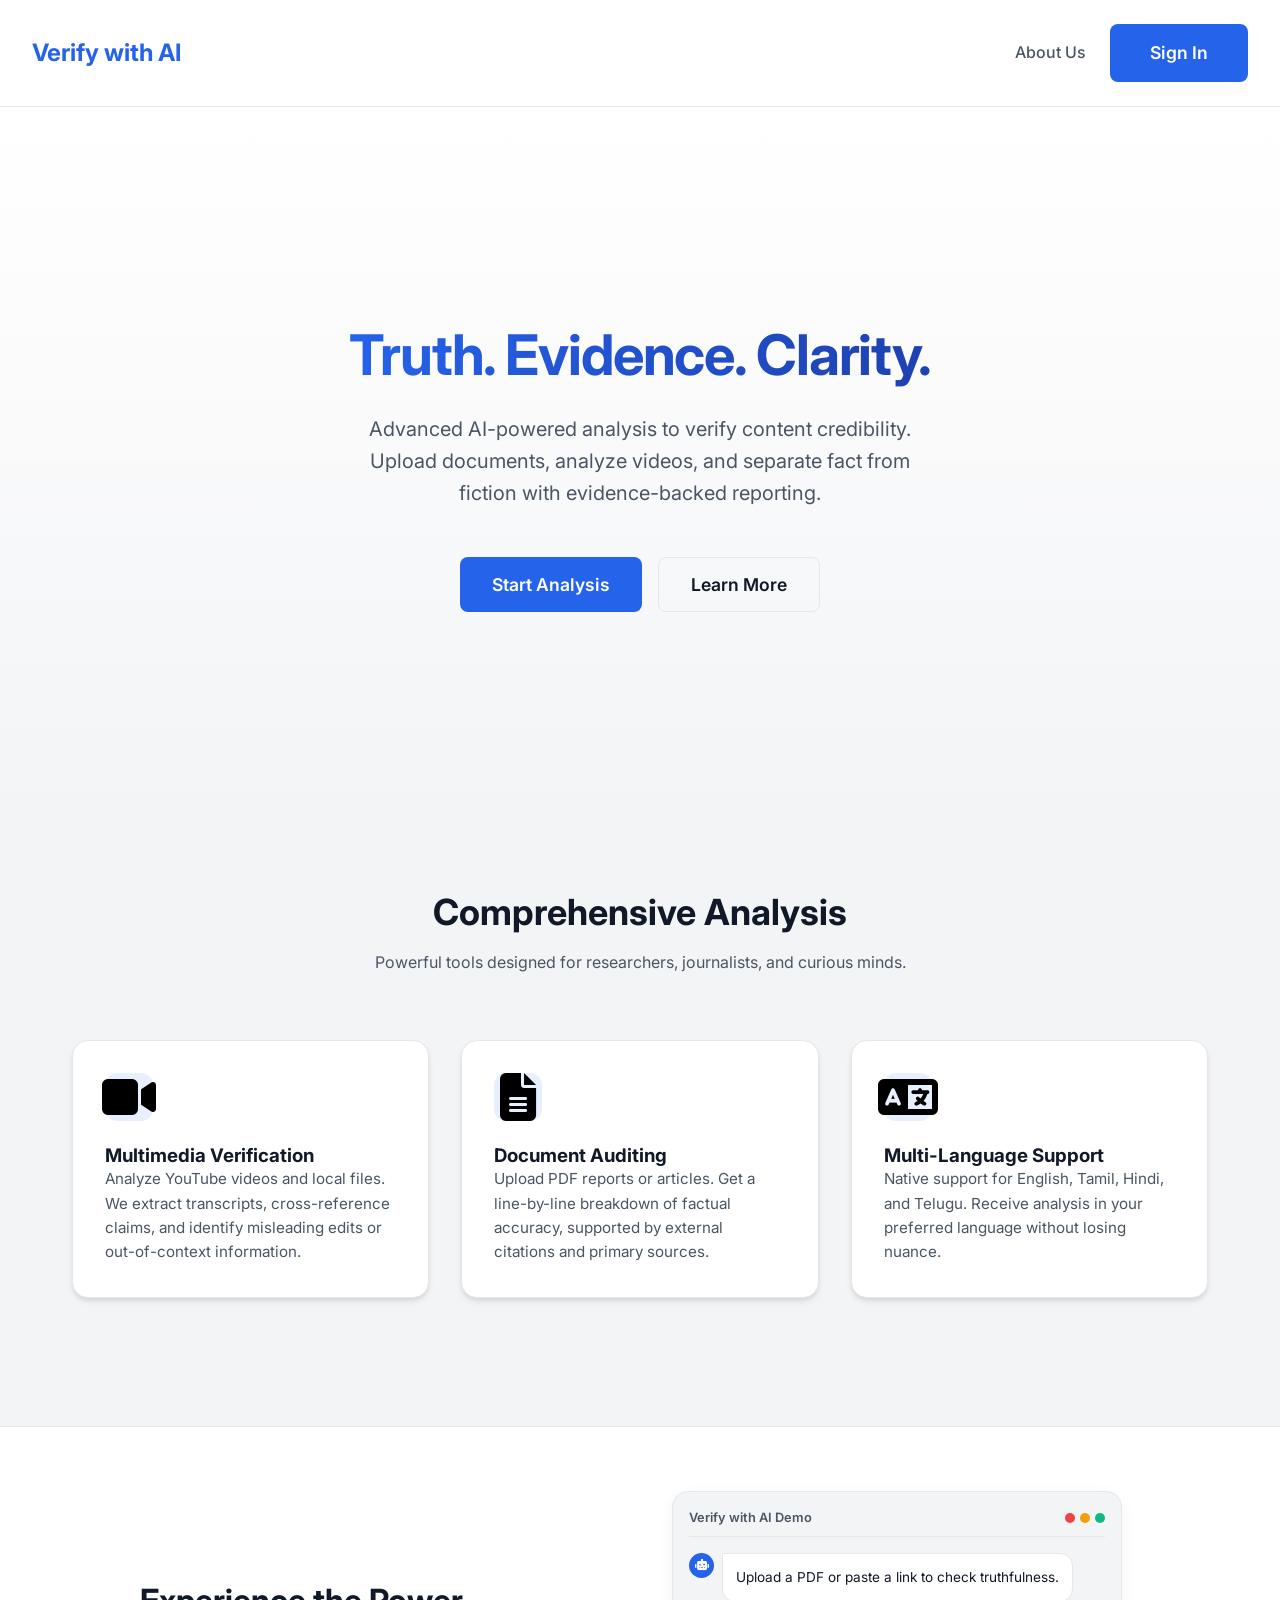
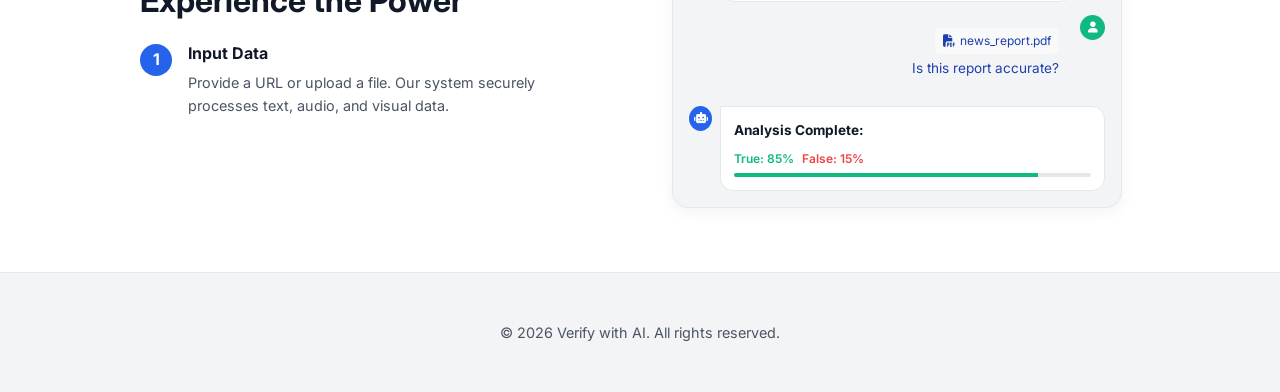
==== commit 90f6a6fe: "Implemented OAuth Authentication" ====
--- a/index.html
+++ b/index.html
@@ -16,7 +16,9 @@
     <nav
         style="padding: 1.5rem 2rem; display: flex; justify-content: space-between; align-items: center; background: var(--surface-color); border-bottom: 1px solid var(--border-color);">
         <div style="font-weight: 700; font-size: 1.5rem; color: var(--primary-color);">Verify with AI</div>
-        <div>
+        <div style="display: flex; gap: 1.5rem; align-items: center;">
+            <a href="about.html" style="color: var(--text-secondary); text-decoration: none; font-weight: 500;">About
+                Us</a>
             <a href="login.html" class="primary-button">Sign In</a>
         </div>
     </nav>
@@ -31,8 +33,7 @@
                     style="font-size: 1.1rem; padding: 1rem 2rem;">
                     Start Analysis
                 </button>
-                <button class="secondary-button"
-                    onclick="document.getElementById('features').scrollIntoView({behavior: 'smooth'})"
+                <button class="secondary-button" onclick="window.location.href='about.html'"
                     style="font-size: 1.1rem; padding: 1rem 2rem;">
                     Learn More
                 </button>
@@ -111,7 +112,8 @@
                     <div style="display: flex; gap: 0.5rem; align-items: flex-start;">
                         <div
                             style="width: 25px; height: 25px; background: var(--primary-color); border-radius: 50%; display: flex; align-items: center; justify-content: center; color: white; font-size: 0.7rem;">
-                            <i class="fas fa-robot"></i></div>
+                            <i class="fas fa-robot"></i>
+                        </div>
                         <div
                             style="background: white; padding: 0.8rem; border-radius: 0 0.8rem 0.8rem 0.8rem; font-size: 0.85rem; color: var(--text-primary); border: 1px solid var(--border-color);">
                             Upload a PDF or paste a link to check truthfulness.
@@ -122,7 +124,8 @@
                     <div style="display: flex; gap: 0.5rem; align-items: flex-start; flex-direction: row-reverse;">
                         <div
                             style="width: 25px; height: 25px; background: var(--secondary-color); border-radius: 50%; display: flex; align-items: center; justify-content: center; color: white; font-size: 0.7rem;">
-                            <i class="fas fa-user"></i></div>
+                            <i class="fas fa-user"></i>
+                        </div>
                         <div
                             style="background: var(--primary-light); padding: 0.8rem; border-radius: 0.8rem 0 0.8rem 0.8rem; font-size: 0.85rem; color: var(--primary-dark); text-align: right;">
                             <div
@@ -137,7 +140,8 @@
                     <div style="display: flex; gap: 0.5rem; align-items: flex-start;">
                         <div
                             style="width: 25px; height: 25px; background: var(--primary-color); border-radius: 50%; display: flex; align-items: center; justify-content: center; color: white; font-size: 0.7rem;">
-                            <i class="fas fa-robot"></i></div>
+                            <i class="fas fa-robot"></i>
+                        </div>
                         <div
                             style="background: white; padding: 0.8rem; border-radius: 0 0.8rem 0.8rem 0.8rem; font-size: 0.85rem; color: var(--text-primary); border: 1px solid var(--border-color); width: 100%;">
                             <strong>Analysis Complete:</strong><br>
@@ -163,164 +167,4 @@
 
 </body>
 
-</html>
-
-<body class="about-page">
-
-    <header class="about-header">
-        <div class="about-container animate-up">
-            <h1>Verify with AI</h1>
-            <p>Truth matters. We help you separate fact from fiction — fast, transparently, and with real evidence.</p>
-            <button class="primary-button" onclick="window.location.href='login.html'">
-                <i class="fas fa-rocket"></i> Start Now
-            </button>
-        </div>
-    </header>
-
-    <section class="about-section animate-fade">
-        <div class="about-container">
-            <h2 class="about-section-title">Our Mission</h2>
-
-            <div class="mission-card">
-                <h2>Make truth accessible to everyone</h2>
-                <p>In a world filled with information — and misinformation — we believe everyone deserves clear,
-                    evidence-based answers.</p>
-                <p>Verify with AI was created to help users quickly understand <strong>what is likely true</strong>,
-                    <strong>what is probably false</strong>, and most importantly — <strong>why</strong>, with
-                    transparent sources and reasoning.
-                </p>
-                <p>We don't just give opinions. We analyze content using advanced AI, cross-reference claims, and show
-                    you the evidence trail.</p>
-            </div>
-        </div>
-    </section>
-
-    <section class="about-section" style="background: var(--about-light-gray);">
-        <div class="about-container">
-            <h2 class="about-section-title">How It Works</h2>
-            <div class="steps-container">
-                <div class="step-card animate-up" style="animation-delay: 0.1s;">
-                    <div class="step-number">1</div>
-                    <h3>Create Account</h3>
-                    <p>Login or signup to securely store your analysis history and preferences.</p>
-                </div>
-                <div class="step-card animate-up" style="animation-delay: 0.3s;">
-                    <div class="step-number">2</div>
-                    <h3>Input Content</h3>
-                    <p>Paste a YouTube URL, upload a PDF, or drop an image into the analyzer.</p>
-                </div>
-                <div class="step-card animate-up" style="animation-delay: 0.5s;">
-                    <div class="step-number">3</div>
-                    <h3>Wait for AI</h3>
-                    <p>Our advanced models scan transcripts, metadata, and cross-reference facts.</p>
-                </div>
-                <div class="step-card animate-up" style="animation-delay: 0.7s;">
-                    <div class="step-number">4</div>
-                    <h3>Get Evidence</h3>
-                    <p>Receive a clear report with truth percentages and specific source citations.</p>
-                </div>
-            </div>
-        </div>
-    </section>
-
-    <section class="about-section">
-        <div class="about-container">
-            <h2 class="about-section-title">What Verify With AI Offers</h2>
-
-            <div class="features-grid">
-                <div class="feature-item animate-up">
-                    <div class="feature-icon"><i class="fas fa-video"></i></div>
-                    <h3>YouTube Video Analysis</h3>
-                    <p>Paste any YouTube link — we summarize, fact-check key claims, and show truth/false percentages
-                        with sources.</p>
-                </div>
-
-                <div class="feature-item animate-up">
-                    <div class="feature-icon"><i class="fas fa-file-pdf"></i></div>
-                    <h3>PDF & Document Checking</h3>
-                    <p>Upload articles, reports, research papers — get clear truth scoring and highlighted misleading
-                        statements.</p>
-                </div>
-
-                <div class="feature-item animate-up">
-                    <div class="feature-icon"><i class="fas fa-image"></i></div>
-                    <h3>Image & Meme Verification</h3>
-                    <p>Check if that viral image, screenshot or infographic is real, edited, or taken out of context.
-                    </p>
-                </div>
-
-                <div class="feature-item animate-up">
-                    <div class="feature-icon"><i class="fas fa-language"></i></div>
-                    <h3>Multilingual Support</h3>
-                    <p>Analyze content in Tamil, Hindi, Telugu, Malayalam, or English to get answers in your language.
-                    </p>
-                </div>
-            </div>
-        </div>
-    </section>
-
-    <section class="about-section" style="background: var(--about-white);">
-        <div class="about-container">
-            <h2 class="about-section-title">Pro Tips for Accuracy</h2>
-            <p style="text-align: center; margin-bottom: 2rem; color: var(--about-text-light);">How to prompt the AI for
-                the best possible analysis results.</p>
-
-            <div class="tips-grid">
-                <div class="tip-card animate-up" style="animation-delay: 0.1s;">
-                    <h4><i class="fas fa-bullseye"></i> Be Specific</h4>
-                    <p>Instead of "Analyze this," try "Check the health claims mentioned in the first 5 minutes of this
-                        video."</p>
-                </div>
-
-                <div class="tip-card animate-up" style="animation-delay: 0.2s;">
-                    <h4><i class="fas fa-search-plus"></i> Request Sources</h4>
-                    <p>Always ask for citations: "Provide the primary research papers or news articles that support your
-                        conclusion."</p>
-                </div>
-
-                <div class="tip-card animate-up" style="animation-delay: 0.3s;">
-                    <h4><i class="fas fa-globe"></i> Define Language</h4>
-                    <p>Get localized results by prompting in your language: "இந்த வீடியோவின் உண்மையை தமிழிலேயே
-                        ஆராயவும்."</p>
-                </div>
-
-                <div class="tip-card animate-up" style="animation-delay: 0.4s;">
-                    <h4><i class="fas fa-lightbulb"></i> Use Context</h4>
-                    <p>Mention what the file is: "This PDF is a political manifesto, verify the economic statistics
-                        mentioned on page 4."</p>
-                </div>
-            </div>
-        </div>
-    </section>
-
-    <section class="start-now-container animate-fade">
-        <div class="about-container">
-            <h2 class="about-section-title">Ready to Seek the Truth?</h2>
-            <p style="margin-bottom: 2rem; font-size: 1.1rem; color: var(--about-text-light);">Join US.</p>
-            <button class="primary-button" style="padding: 1.2rem 3rem; font-size: 1.3rem;"
-                onclick="window.location.href='login.html'">
-                Get Started for Free
-            </button>
-        </div>
-    </section>
-
-    <footer class="about-footer">
-        <div class="about-container">
-            <h3>Verify with AI</h3>
-            <p style="margin: 1rem 0 1.5rem;">Truth. Evidence. Clarity.</p>
-
-            <div class="social-links">
-                <a href="#"><i class="fab fa-twitter"></i></a>
-                <a href="#"><i class="fab fa-github"></i></a>
-                <a href="#"><i class="fab fa-linkedin-in"></i></a>
-            </div>
-
-            <p style="margin-top: 2rem; opacity: 0.8; font-size: 0.95rem;">
-                &copy; 2026 Verify with AI.
-            </p>
-        </div>
-    </footer>
-
-</body>
-
 </html>
--- a/style.css
+++ b/style.css
@@ -1164,4 +1164,57 @@
         height: 40px;
         font-size: 1.2rem;
     }
+
+    .sidebar.collapsed .language-section {
+        display: none;
+    }
+}
+
+/* Language Selection Buttons */
+.lang-btn {
+    padding: 0.5rem;
+    border: 1px solid var(--border-color);
+    background-color: var(--surface-color);
+    color: var(--text-primary);
+    border-radius: 0.4rem;
+    font-size: 0.8rem;
+    cursor: pointer;
+    transition: all 0.2s;
+    font-weight: 500;
+}
+
+.lang-btn:hover {
+    border-color: var(--primary-color);
+    color: var(--primary-color);
+}
+
+.lang-btn.active {
+    background-color: var(--primary-color);
+    color: white;
+    border-color: var(--primary-color);
+}
+
+/* Black and White Theme Overrides */
+.bw-theme .about-section-title {
+    color: #000;
+}
+
+.bw-theme .about-section-title::after {
+    background: #000;
+}
+
+.bw-theme .tip-card {
+    border-left-color: #000;
+    background: #fff;
+    border: 1px solid #e0e0e0;
+    /* Optional: add a subtle border since we removing color */
+    border-left: 4px solid #000;
+}
+
+.bw-theme .tip-card h4 {
+    color: #000;
+}
+
+.bw-theme .tip-card h4 i {
+    color: #000;
 }
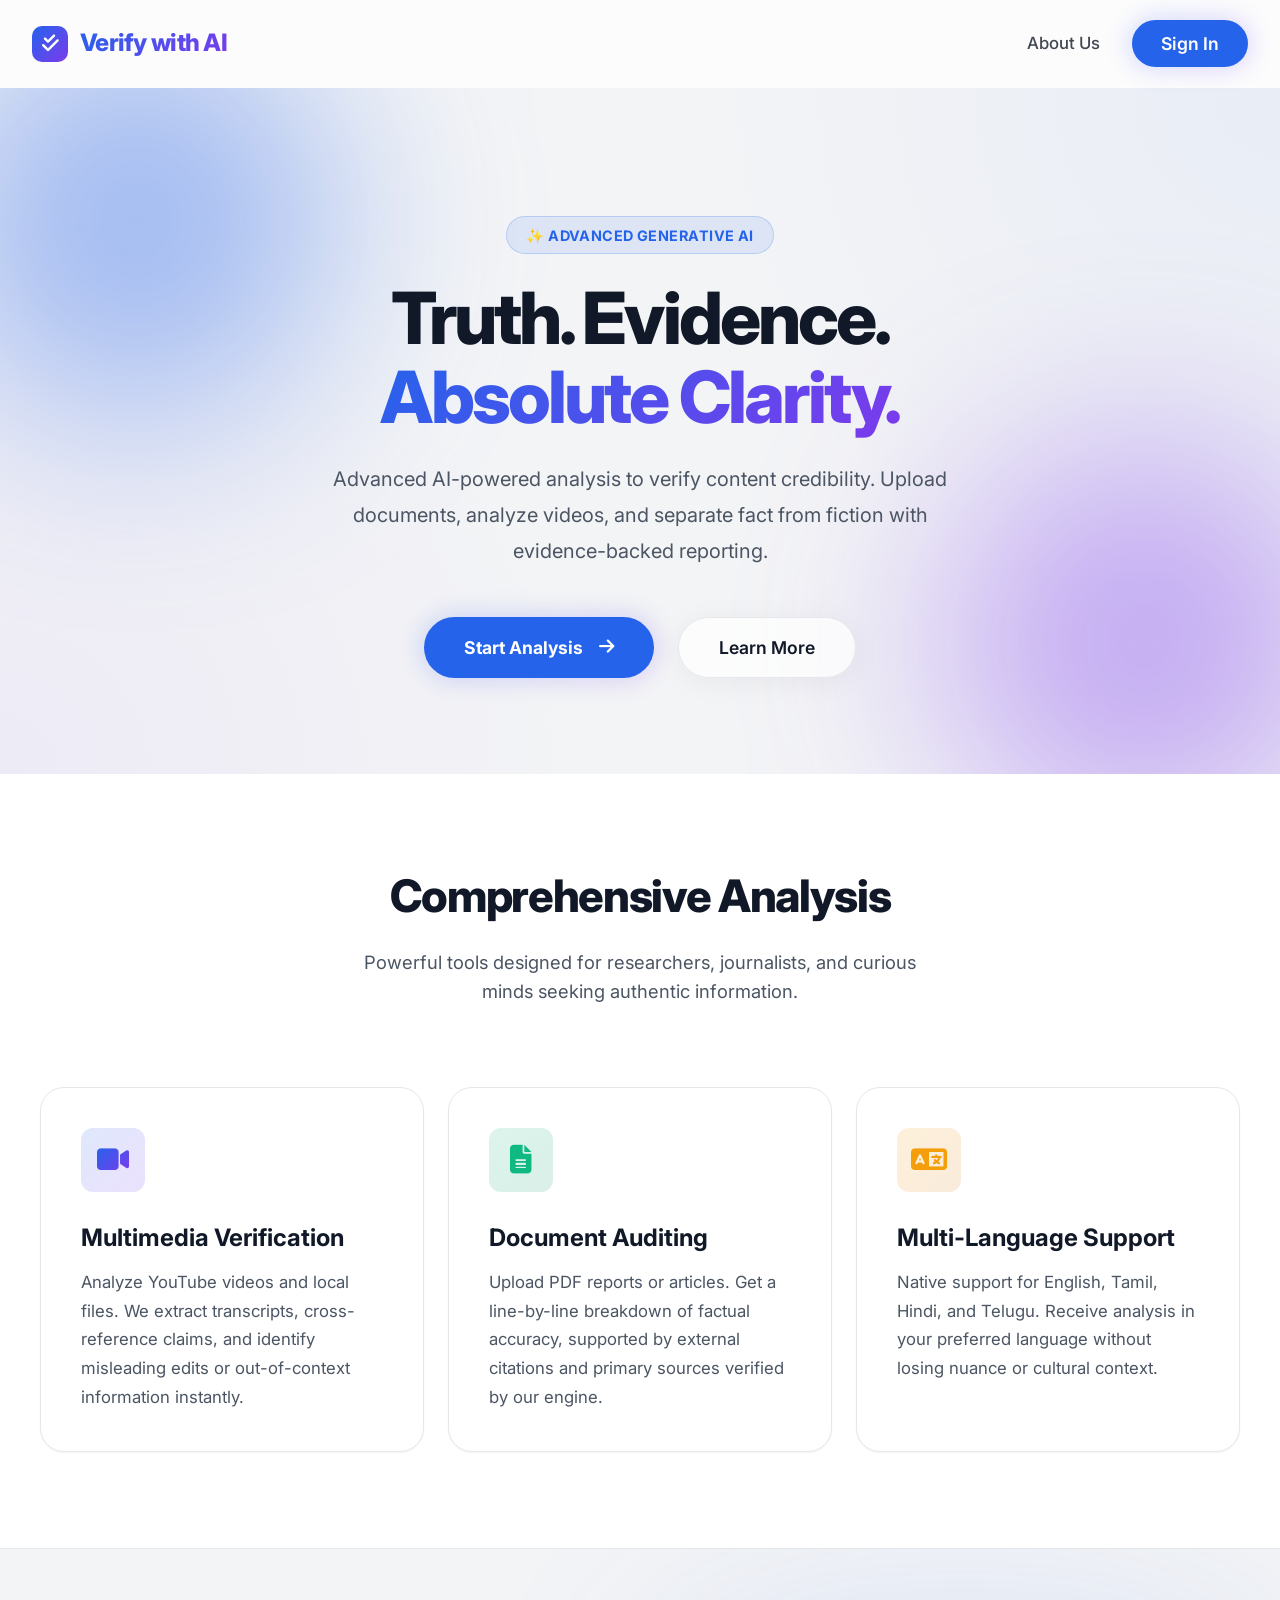
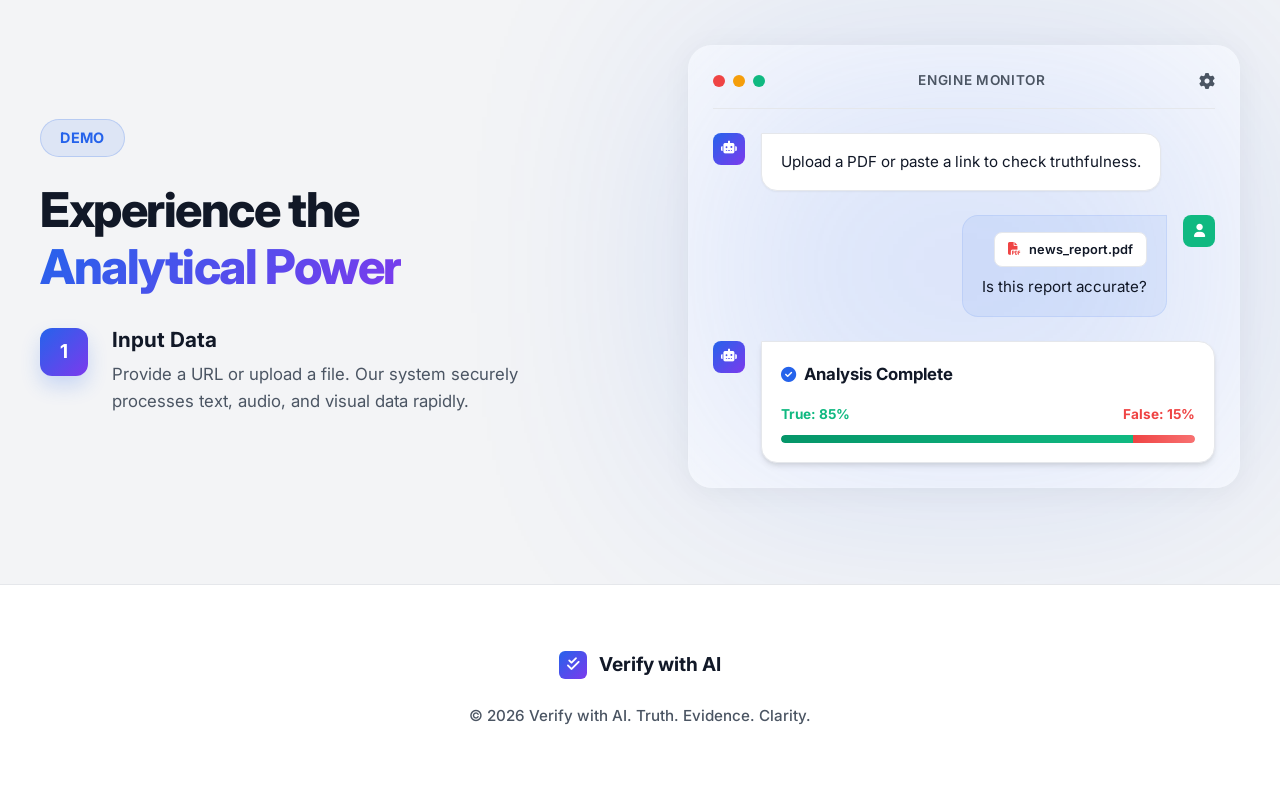
==== commit 4ff35198: "updated UI for home and about us page" ====
--- a/index.html
+++ b/index.html
@@ -11,160 +11,160 @@
     <link rel="stylesheet" href="https://cdnjs.cloudflare.com/ajax/libs/font-awesome/6.5.0/css/all.min.css">
 </head>
 
-<body>
-
-    <nav
-        style="padding: 1.5rem 2rem; display: flex; justify-content: space-between; align-items: center; background: var(--surface-color); border-bottom: 1px solid var(--border-color);">
-        <div style="font-weight: 700; font-size: 1.5rem; color: var(--primary-color);">Verify with AI</div>
-        <div style="display: flex; gap: 1.5rem; align-items: center;">
-            <a href="about.html" style="color: var(--text-secondary); text-decoration: none; font-weight: 500;">About
-                Us</a>
-            <a href="login.html" class="primary-button">Sign In</a>
+<body class="landing-body">
+    <nav class="glass-nav" style="padding: 1.25rem 2rem; display: flex; justify-content: space-between; align-items: center;">
+        <div style="display: flex; align-items: center; gap: 0.75rem;">
+            <div style="background: var(--primary-gradient); width: 36px; height: 36px; border-radius: 10px; display: flex; align-items: center; justify-content: center; color: white; font-size: 1.2rem;">
+                <i class="fas fa-check-double"></i>
+            </div>
+            <div style="font-weight: 800; font-size: 1.5rem; letter-spacing: -0.03em;" class="text-gradient">Verify with AI</div>
+        </div>
+        <div style="display: flex; gap: 2rem; align-items: center;">
+            <a href="about.html" style="color: var(--text-primary); text-decoration: none; font-weight: 500; font-size: 1.05rem; transition: color 0.3s; opacity: 0.8;">About Us</a>
+            <a href="login.html" class="primary-button btn-glow" style="border-radius: 2rem; padding: 0.6rem 1.8rem;">
+                Sign In
+            </a>
         </div>
     </nav>
 
-    <header class="landing-hero">
-        <div style="max-width: 800px;">
-            <h1>Truth. Evidence. Clarity.</h1>
-            <p>Advanced AI-powered analysis to verify content credibility. Upload documents, analyze videos, and
-                separate fact from fiction with evidence-backed reporting.</p>
-            <div style="display: flex; gap: 1rem; justify-content: center;">
-                <button class="primary-button" onclick="window.location.href='login.html'"
-                    style="font-size: 1.1rem; padding: 1rem 2rem;">
-                    Start Analysis
+    <header class="hero-section">
+        <div style="max-width: 900px; margin: 0 auto; text-align: center; position: relative; z-index: 10;">
+            <div class="premium-badge animate-up" style="animation-delay: 0.1s;">✨ Advanced Generative AI</div>
+            <h1 class="animate-up" style="font-size: 4.5rem; font-weight: 800; line-height: 1.1; margin-bottom: 1.5rem; letter-spacing: -0.04em; animation-delay: 0.2s;">
+                Truth. Evidence. <br><span class="text-gradient">Absolute Clarity.</span>
+            </h1>
+            <p class="animate-up" style="font-size: 1.25rem; color: var(--text-secondary); max-width: 650px; margin: 0 auto 3rem; line-height: 1.8; animation-delay: 0.3s;">
+                Advanced AI-powered analysis to verify content credibility. Upload documents, analyze videos, and separate fact from fiction with evidence-backed reporting.
+            </p>
+            <div class="animate-up" style="display: flex; gap: 1.5rem; justify-content: center; animation-delay: 0.4s;">
+                <button class="primary-button btn-glow" onclick="window.location.href='login.html'" style="font-size: 1.1rem; padding: 1.2rem 2.5rem; border-radius: 3rem; font-weight: 700;">
+                    Start Analysis <i class="fas fa-arrow-right" style="margin-left: 0.5rem;"></i>
                 </button>
-                <button class="secondary-button" onclick="window.location.href='about.html'"
-                    style="font-size: 1.1rem; padding: 1rem 2rem;">
+                <button class="secondary-button glass-panel" onclick="window.location.href='about.html'" style="font-size: 1.1rem; padding: 1.2rem 2.5rem; border-radius: 3rem; font-weight: 600; border: 1px solid var(--border-color);">
                     Learn More
                 </button>
             </div>
         </div>
+        <div style="position: absolute; top: -10%; left: -5%; width: 400px; height: 400px; background: rgba(37, 99, 235, 0.4); filter: blur(100px); border-radius: 50%; z-index: 0; pointer-events: none;"></div>
+        <div style="position: absolute; bottom: -10%; right: -5%; width: 400px; height: 400px; background: rgba(124, 58, 237, 0.4); filter: blur(100px); border-radius: 50%; z-index: 0; pointer-events: none;"></div>
     </header>
 
-    <section id="features" style="padding: 4rem 2rem; background-color: var(--bg-color);">
-        <div style="text-align: center; margin-bottom: 3rem;">
-            <h2 style="font-size: 2.25rem; margin-bottom: 1rem;">Comprehensive Analysis</h2>
-            <p style="color: var(--text-secondary);">Powerful tools designed for researchers, journalists, and curious
-                minds.</p>
+    <section id="features" style="padding: 6rem 2rem; background-color: var(--surface-color); position: relative; z-index: 10;">
+        <div style="text-align: center; margin-bottom: 5rem;">
+            <h2 style="font-size: 2.8rem; margin-bottom: 1.5rem; font-weight: 800; letter-spacing: -0.03em;">Comprehensive Analysis</h2>
+            <p style="color: var(--text-secondary); font-size: 1.15rem; max-width: 600px; margin: 0 auto;">Powerful tools designed for researchers, journalists, and curious minds seeking authentic information.</p>
         </div>
 
-        <div class="feature-grid">
-            <div class="feature-card">
-                <div class="feature-icon"><i class="fas fa-video"></i></div>
-                <h3>Multimedia Verification</h3>
-                <p style="color: var(--text-secondary); font-size: 0.95rem;">Analyze YouTube videos and local files. We
-                    extract transcripts, cross-reference claims, and identify misleading edits or out-of-context
-                    information.</p>
+        <div class="bento-grid">
+            <div class="premium-card animate-up" style="animation-delay: 0.1s;">
+                <div class="feature-icon" style="background: linear-gradient(135deg, rgba(37, 99, 235, 0.15) 0%, rgba(124, 58, 237, 0.15) 100%); width: 64px; height: 64px; font-size: 1.8rem; margin-bottom: 2rem;">
+                    <i class="fas fa-video text-gradient"></i>
+                </div>
+                <h3 style="font-size: 1.5rem; margin-bottom: 1rem; font-weight: 700;">Multimedia Verification</h3>
+                <p style="color: var(--text-secondary); font-size: 1.05rem; line-height: 1.7;">Analyze YouTube videos and local files. We extract transcripts, cross-reference claims, and identify misleading edits or out-of-context information instantly.</p>
             </div>
 
-            <div class="feature-card">
-                <div class="feature-icon"><i class="fas fa-file-alt"></i></div>
-                <h3>Document Auditing</h3>
-                <p style="color: var(--text-secondary); font-size: 0.95rem;">Upload PDF reports or articles. Get a
-                    line-by-line breakdown of factual accuracy, supported by external citations and primary sources.</p>
+            <div class="premium-card animate-up" style="animation-delay: 0.3s;">
+                <div class="feature-icon" style="background: linear-gradient(135deg, rgba(16, 185, 129, 0.15) 0%, rgba(5, 150, 105, 0.15) 100%); color: #10B981; width: 64px; height: 64px; font-size: 1.8rem; margin-bottom: 2rem;">
+                    <i class="fas fa-file-alt"></i>
+                </div>
+                <h3 style="font-size: 1.5rem; margin-bottom: 1rem; font-weight: 700;">Document Auditing</h3>
+                <p style="color: var(--text-secondary); font-size: 1.05rem; line-height: 1.7;">Upload PDF reports or articles. Get a line-by-line breakdown of factual accuracy, supported by external citations and primary sources verified by our engine.</p>
             </div>
 
-            <div class="feature-card">
-                <div class="feature-icon"><i class="fas fa-language"></i></div>
-                <h3>Multi-Language Support</h3>
-                <p style="color: var(--text-secondary); font-size: 0.95rem;">Native support for English, Tamil, Hindi,
-                    and Telugu. Receive analysis in your preferred language without losing nuance.</p>
+            <div class="premium-card animate-up" style="animation-delay: 0.5s;">
+                <div class="feature-icon" style="background: linear-gradient(135deg, rgba(245, 158, 11, 0.15) 0%, rgba(217, 119, 6, 0.15) 100%); color: #F59E0B; width: 64px; height: 64px; font-size: 1.8rem; margin-bottom: 2rem;">
+                    <i class="fas fa-language"></i>
+                </div>
+                <h3 style="font-size: 1.5rem; margin-bottom: 1rem; font-weight: 700;">Multi-Language Support</h3>
+                <p style="color: var(--text-secondary); font-size: 1.05rem; line-height: 1.7;">Native support for English, Tamil, Hindi, and Telugu. Receive analysis in your preferred language without losing nuance or cultural context.</p>
             </div>
         </div>
     </section>
 
-    <section
-        style="padding: 4rem 2rem; background-color: var(--surface-color); border-top: 1px solid var(--border-color);">
-        <div
-            style="max-width: 1000px; margin: 0 auto; display: grid; grid-template-columns: 1fr 1fr; gap: 4rem; align-items: center;">
-            <div>
-                <h2 style="font-size: 2rem; margin-bottom: 1.5rem;">Experience the Power</h2>
-                <div style="display: flex; flex-direction: column; gap: 2rem;">
-                    <div style="display: flex; gap: 1rem;">
-                        <div
-                            style="width: 32px; height: 32px; background: var(--primary-color); color: white; border-radius: 50%; display: flex; align-items: center; justify-content: center; font-weight: bold; flex-shrink: 0;">
-                            1</div>
+    <section style="padding: 6rem 2rem; background: var(--bg-color); border-top: 1px solid var(--border-color); position: relative; overflow: hidden;">
+        <div style="max-width: 1200px; margin: 0 auto; display: grid; grid-template-columns: 1fr 1fr; gap: 6rem; align-items: center;">
+            <div class="animate-up" style="animation-delay: 0.2s;">
+                <div class="premium-badge">Demo</div>
+                <h2 style="font-size: 3rem; margin-bottom: 2rem; font-weight: 800; line-height: 1.2; letter-spacing: -0.03em;">Experience the <br><span class="text-gradient">Analytical Power</span></h2>
+                <div style="display: flex; flex-direction: column; gap: 2.5rem;">
+                    <div style="display: flex; gap: 1.5rem; align-items: flex-start;">
+                        <div style="width: 48px; height: 48px; background: var(--primary-gradient); color: white; border-radius: 12px; display: flex; align-items: center; justify-content: center; font-weight: 700; font-size: 1.2rem; flex-shrink: 0; box-shadow: 0 10px 20px rgba(37, 99, 235, 0.2);">1</div>
                         <div>
-                            <h4 style="margin-bottom: 0.5rem;">Input Data</h4>
-                            <p style="color: var(--text-secondary); font-size: 0.9rem;">Provide a URL or upload a file.
-                                Our system securely processes text, audio, and visual data.</p>
+                            <h4 style="font-size: 1.3rem; margin-bottom: 0.5rem; font-weight: 700;">Input Data</h4>
+                            <p style="color: var(--text-secondary); font-size: 1.05rem; line-height: 1.6;">Provide a URL or upload a file. Our system securely processes text, audio, and visual data rapidly.</p>
                         </div>
                     </div>
                 </div>
             </div>
 
-            <!-- Use Container for Demo -->
-            <div
-                style="background: var(--bg-color); padding: 1rem; border-radius: 1rem; border: 1px solid var(--border-color); box-shadow: 0 4px 15px rgba(0,0,0,0.05); max-width: 450px; width: 100%;">
-                <div
-                    style="border-bottom: 1px solid var(--border-color); padding-bottom: 0.5rem; margin-bottom: 1rem; display: flex; align-items: center; justify-content: space-between;">
-                    <span style="font-size: 0.8rem; font-weight: 600; color: var(--text-secondary);">Verify with AI
-                        Demo</span>
-                    <div style="display: flex; gap: 0.3rem;">
-                        <div style="width: 10px; height: 10px; background: #EF4444; border-radius: 50%;"></div>
-                        <div style="width: 10px; height: 10px; background: #F59E0B; border-radius: 50%;"></div>
-                        <div style="width: 10px; height: 10px; background: #10B981; border-radius: 50%;"></div>
+            <div class="glass-panel animate-up" style="padding: 1.5rem; animation-delay: 0.4s; position: relative;">
+                <div style="border-bottom: 1px solid var(--border-color); padding-bottom: 1rem; margin-bottom: 1.5rem; display: flex; align-items: center; justify-content: space-between;">
+                    <div style="display: flex; align-items: center; gap: 0.5rem;">
+                        <div style="width: 12px; height: 12px; background: #EF4444; border-radius: 50%;"></div>
+                        <div style="width: 12px; height: 12px; background: #F59E0B; border-radius: 50%;"></div>
+                        <div style="width: 12px; height: 12px; background: #10B981; border-radius: 50%;"></div>
                     </div>
+                    <span style="font-size: 0.85rem; font-weight: 600; color: var(--text-secondary); letter-spacing: 0.05em; text-transform: uppercase;">Engine Monitor</span>
+                    <i class="fas fa-cog" style="color: var(--text-secondary);"></i>
                 </div>
 
-                <div style="display: flex; flex-direction: column; gap: 0.8rem;">
-                    <!-- Bot Message -->
-                    <div style="display: flex; gap: 0.5rem; align-items: flex-start;">
-                        <div
-                            style="width: 25px; height: 25px; background: var(--primary-color); border-radius: 50%; display: flex; align-items: center; justify-content: center; color: white; font-size: 0.7rem;">
+                <div style="display: flex; flex-direction: column; gap: 1.5rem;">
+                    <div style="display: flex; gap: 1rem; align-items: flex-start;">
+                        <div style="width: 32px; height: 32px; background: var(--primary-gradient); border-radius: 8px; display: flex; align-items: center; justify-content: center; color: white; font-size: 0.8rem; flex-shrink: 0;">
                             <i class="fas fa-robot"></i>
                         </div>
-                        <div
-                            style="background: white; padding: 0.8rem; border-radius: 0 0.8rem 0.8rem 0.8rem; font-size: 0.85rem; color: var(--text-primary); border: 1px solid var(--border-color);">
+                        <div style="background: var(--surface-color); padding: 1rem 1.2rem; border-radius: 0 1rem 1rem 1rem; font-size: 0.95rem; color: var(--text-primary); border: 1px solid var(--border-color); box-shadow: var(--shadow-sm);">
                             Upload a PDF or paste a link to check truthfulness.
                         </div>
                     </div>
 
-                    <!-- Simulated User Input with PDF Tag -->
-                    <div style="display: flex; gap: 0.5rem; align-items: flex-start; flex-direction: row-reverse;">
-                        <div
-                            style="width: 25px; height: 25px; background: var(--secondary-color); border-radius: 50%; display: flex; align-items: center; justify-content: center; color: white; font-size: 0.7rem;">
+                    <div style="display: flex; gap: 1rem; align-items: flex-start; flex-direction: row-reverse;">
+                        <div style="width: 32px; height: 32px; background: var(--secondary-color); border-radius: 8px; display: flex; align-items: center; justify-content: center; color: white; font-size: 0.8rem; flex-shrink: 0;">
                             <i class="fas fa-user"></i>
                         </div>
-                        <div
-                            style="background: var(--primary-light); padding: 0.8rem; border-radius: 0.8rem 0 0.8rem 0.8rem; font-size: 0.85rem; color: var(--primary-dark); text-align: right;">
-                            <div
-                                style="display: inline-flex; align-items: center; gap: 0.3rem; background: rgba(255,255,255,0.5); padding: 0.2rem 0.5rem; border-radius: 0.3rem; margin-bottom: 0.3rem; font-size: 0.75rem;">
-                                <i class="fas fa-file-pdf"></i> news_report.pdf
+                        <div style="background: rgba(37, 99, 235, 0.08); padding: 1rem 1.2rem; border-radius: 1rem 0 1rem 1rem; font-size: 0.95rem; color: var(--text-primary); text-align: right; border: 1px solid rgba(37, 99, 235, 0.1);">
+                            <div style="display: inline-flex; align-items: center; gap: 0.5rem; background: var(--surface-color); padding: 0.4rem 0.8rem; border-radius: 0.5rem; margin-bottom: 0.5rem; font-size: 0.8rem; border: 1px solid var(--border-color); font-weight: 600;">
+                                <i class="fas fa-file-pdf" style="color: #EF4444;"></i> news_report.pdf
                             </div><br>
                             Is this report accurate?
                         </div>
                     </div>
 
-                    <!-- Analysis Result -->
-                    <div style="display: flex; gap: 0.5rem; align-items: flex-start;">
-                        <div
-                            style="width: 25px; height: 25px; background: var(--primary-color); border-radius: 50%; display: flex; align-items: center; justify-content: center; color: white; font-size: 0.7rem;">
+                    <div style="display: flex; gap: 1rem; align-items: flex-start;">
+                        <div style="width: 32px; height: 32px; background: var(--primary-gradient); border-radius: 8px; display: flex; align-items: center; justify-content: center; color: white; font-size: 0.8rem; flex-shrink: 0;">
                             <i class="fas fa-robot"></i>
                         </div>
-                        <div
-                            style="background: white; padding: 0.8rem; border-radius: 0 0.8rem 0.8rem 0.8rem; font-size: 0.85rem; color: var(--text-primary); border: 1px solid var(--border-color); width: 100%;">
-                            <strong>Analysis Complete:</strong><br>
-                            <div style="margin-top: 0.5rem; display: flex; gap: 0.5rem; font-size: 0.75rem;">
-                                <span style="color: #10B981; font-weight: 600;">True: 85%</span>
-                                <span style="color: #EF4444; font-weight: 600;">False: 15%</span>
+                        <div style="background: var(--surface-color); padding: 1.2rem; border-radius: 0 1rem 1rem 1rem; font-size: 0.95rem; color: var(--text-primary); border: 1px solid var(--border-color); width: 100%; box-shadow: var(--shadow-md);">
+                            <div style="display: flex; align-items: center; gap: 0.5rem; margin-bottom: 1rem;">
+                                <i class="fas fa-check-circle" style="color: var(--primary-color);"></i>
+                                <strong style="font-size: 1.05rem;">Analysis Complete</strong>
                             </div>
-                            <div
-                                style="width: 100%; height: 4px; background: #e5e7eb; border-radius: 2px; margin-top: 0.3rem; overflow: hidden;">
-                                <div style="width: 85%; height: 100%; background: #10B981;"></div>
+                            <div style="margin-top: 0.5rem; display: flex; justify-content: space-between; font-size: 0.85rem; font-weight: 700;">
+                                <span style="color: #10B981;">True: 85%</span>
+                                <span style="color: #EF4444;">False: 15%</span>
+                            </div>
+                            <div style="width: 100%; height: 8px; background: var(--bg-color); border-radius: 4px; margin-top: 0.6rem; overflow: hidden; display: flex;">
+                                <div style="width: 85%; height: 100%; background: linear-gradient(90deg, #059669, #10B981); border-radius: 4px 0 0 4px;"></div>
+                                <div style="width: 15%; height: 100%; background: linear-gradient(90deg, #EF4444, #F87171); border-radius: 0 4px 4px 0;"></div>
                             </div>
                         </div>
                     </div>
                 </div>
+                <div style="position: absolute; top: 50%; left: 50%; width: 100%; height: 100%; background: var(--primary-color); transform: translate(-50%, -50%); filter: blur(120px); opacity: 0.15; z-index: -1; pointer-events: none;"></div>
             </div>
         </div>
     </section>
 
-    <footer
-        style="background-color: var(--bg-color); padding: 3rem 2rem; border-top: 1px solid var(--border-color); text-align: center;">
-        <p style="color: var(--text-secondary); font-size: 0.9rem;">&copy; 2026 Verify with AI. All rights reserved.</p>
+    <footer style="background-color: var(--surface-color); padding: 4rem 2rem; border-top: 1px solid var(--border-color); text-align: center;">
+        <div style="display: flex; align-items: center; justify-content: center; gap: 0.75rem; margin-bottom: 1.5rem;">
+            <div style="background: var(--primary-gradient); width: 28px; height: 28px; border-radius: 6px; display: flex; align-items: center; justify-content: center; color: white; font-size: 0.9rem;">
+                <i class="fas fa-check-double"></i>
+            </div>
+            <div style="font-weight: 700; font-size: 1.2rem; color: var(--text-primary);">Verify with AI</div>
+        </div>
+        <p style="color: var(--text-secondary); font-size: 0.95rem; font-weight: 500;">&copy; 2026 Verify with AI. Truth. Evidence. Clarity.</p>
     </footer>
-
 </body>
 
 </html>
--- a/style.css
+++ b/style.css
@@ -620,6 +620,232 @@
     transform: translateY(0);
 }
 
+/* Profile Settings UI */
+.profile-settings-modal {
+    max-width: 480px;
+    padding: 2.5rem;
+    border-radius: 1.5rem;
+    background: var(--surface-color);
+    border: 1px solid var(--border-color);
+    box-shadow: 0 10px 40px rgba(0, 0, 0, 0.2);
+}
+
+.modal-header {
+    display: flex;
+    align-items: center;
+    justify-content: space-between;
+    margin-bottom: 2rem;
+    padding-bottom: 1rem;
+    border-bottom: 1px solid var(--border-color);
+}
+
+.modal-header h3 {
+    margin: 0;
+    font-size: 1.3rem;
+    font-weight: 700;
+    display: flex;
+    align-items: center;
+    gap: 0.5rem;
+    color: var(--text-color);
+}
+
+.modal-header h3 i {
+    color: var(--primary-color);
+}
+
+.modal-close-btn {
+    background: none;
+    border: none;
+    color: var(--text-secondary);
+    cursor: pointer;
+    font-size: 1.4rem;
+    transition: color 0.2s, transform 0.2s;
+    width: 32px;
+    height: 32px;
+    display: flex;
+    align-items: center;
+    justify-content: center;
+    border-radius: 50%;
+}
+
+.modal-close-btn:hover {
+    color: var(--danger-color, #dc3545);
+    background-color: var(--bg-color);
+    transform: rotate(90deg);
+}
+
+.profile-avatar-section {
+    text-align: center;
+    margin-bottom: 2rem;
+}
+
+.profile-avatar-preview {
+    width: 88px;
+    height: 88px;
+    border-radius: 50%;
+    background: linear-gradient(135deg, var(--primary-color), var(--secondary-color, #8b5cf6));
+    color: white;
+    display: flex;
+    align-items: center;
+    justify-content: center;
+    font-size: 2.5rem;
+    margin: 0 auto 0.8rem;
+    box-shadow: 0 4px 15px rgba(37, 99, 235, 0.3);
+    border: 3px solid var(--surface-color);
+    transition: transform 0.3s;
+}
+
+.profile-avatar-preview:hover {
+    transform: scale(1.05);
+}
+
+.profile-avatar-section p {
+    font-size: 0.85rem;
+    color: var(--text-secondary);
+    margin: 0;
+    font-weight: 500;
+}
+
+.profile-form .form-group {
+    margin-bottom: 1.25rem;
+}
+
+.profile-form label {
+    display: block;
+    margin-bottom: 0.5rem;
+    font-size: 0.8rem;
+    font-weight: 600;
+    color: var(--text-secondary);
+    letter-spacing: 0.05em;
+}
+
+.input-with-icon {
+    display: flex;
+    align-items: center;
+    width: 100%;
+    border: 1px solid var(--border-color);
+    border-radius: 0.8rem;
+    background-color: var(--bg-color);
+    padding: 0 1.2rem;
+    transition: all 0.3s ease;
+}
+
+.input-with-icon:focus-within {
+    border-color: var(--primary-color);
+    box-shadow: 0 0 0 3px rgba(37, 99, 235, 0.1);
+    background-color: var(--surface-color);
+}
+
+.input-with-icon i {
+    color: var(--text-secondary);
+    font-size: 1.1rem;
+    opacity: 0.8;
+    margin-right: 0.8rem;
+    flex-shrink: 0;
+}
+
+.custom-input {
+    flex: 1;
+    width: 100%;
+    padding: 0.8rem 0;
+    border: none;
+    background: transparent;
+    color: var(--text-color);
+    font-size: 0.95rem;
+    font-family: inherit;
+    outline: none;
+}
+
+.disabled-input {
+    opacity: 0.7;
+    cursor: not-allowed;
+    background-color: rgba(0, 0, 0, 0.02);
+}
+
+.disabled-input .custom-input {
+    cursor: not-allowed;
+}
+
+body.dark-theme .disabled-input .custom-input {
+    background-color: rgba(255, 255, 255, 0.02);
+}
+
+.modal-actions {
+    display: flex;
+    gap: 1rem;
+    justify-content: flex-end;
+    margin-top: 2rem;
+    padding-top: 1.5rem;
+    border-top: 1px solid var(--border-color);
+}
+
+.btn-cancel {
+    padding: 0.75rem 1.5rem;
+    border-radius: 0.8rem;
+    background: transparent;
+    border: 1px solid var(--border-color);
+    color: var(--text-secondary);
+    font-weight: 600;
+    cursor: pointer;
+    transition: all 0.2s;
+}
+
+.btn-cancel:hover {
+    background: var(--bg-color);
+    color: var(--text-color);
+}
+
+.btn-save {
+    padding: 0.75rem 1.5rem;
+    border-radius: 0.8rem;
+    background: var(--primary-color);
+    border: none;
+    color: white;
+    font-weight: 600;
+    cursor: pointer;
+    display: flex;
+    align-items: center;
+    gap: 0.5rem;
+    transition: all 0.2s;
+    box-shadow: 0 4px 10px rgba(37, 99, 235, 0.2);
+}
+
+.btn-save:hover {
+    background: var(--primary-dark, #1d4ed8);
+    transform: translateY(-2px);
+    box-shadow: 0 6px 15px rgba(37, 99, 235, 0.3);
+}
+
+@media (max-width: 480px) {
+    .profile-settings-modal {
+        padding: 1.5rem;
+        border-radius: 1rem 1rem 0 0;
+        margin-top: auto;
+        width: 100%;
+        max-width: 100%;
+        transform: translateY(100%);
+    }
+
+    .modal-overlay.active .profile-settings-modal {
+        transform: translateY(0);
+    }
+
+    .modal-overlay {
+        align-items: flex-end;
+    }
+
+    .modal-actions {
+        flex-direction: column-reverse;
+        /* Usually stack buttons vertically on mobile */
+    }
+
+    .btn-cancel,
+    .btn-save {
+        width: 100%;
+        justify-content: center;
+    }
+}
+
 /* Loading Animation */
 .typing-indicator {
     display: flex;
@@ -1217,4 +1443,135 @@
 
 .bw-theme .tip-card h4 i {
     color: #000;
+}
+
+/* Premium UI Enhancements */
+:root {
+    --primary-gradient: linear-gradient(135deg, #2563EB 0%, #7C3AED 100%);
+    --surface-glass: rgba(255, 255, 255, 0.7);
+    --glass-border: rgba(255, 255, 255, 0.2);
+    --shadow-premium: 0 20px 40px -15px rgba(37, 99, 235, 0.2);
+}
+
+body.dark-theme {
+    --surface-glass: rgba(17, 24, 39, 0.8);
+    --glass-border: rgba(255, 255, 255, 0.05);
+}
+
+.text-gradient {
+    background: var(--primary-gradient);
+    -webkit-background-clip: text;
+    -webkit-text-fill-color: transparent;
+    background-clip: text;
+}
+
+.glass-nav {
+    background: var(--surface-glass) !important;
+    backdrop-filter: blur(12px);
+    border-bottom: 1px solid var(--glass-border) !important;
+    position: sticky;
+    top: 0;
+    z-index: 100;
+}
+
+.premium-card {
+    background: var(--surface-color);
+    border: 1px solid var(--border-color);
+    border-radius: 1.5rem;
+    padding: 2.5rem;
+    box-shadow: var(--shadow-sm);
+    transition: all 0.4s ease;
+    position: relative;
+    overflow: hidden;
+}
+
+.premium-card:hover {
+    transform: translateY(-8px);
+    box-shadow: var(--shadow-premium);
+    border-color: rgba(37, 99, 235, 0.3);
+}
+
+.premium-card::before {
+    content: '';
+    position: absolute;
+    top: 0;
+    left: 0;
+    width: 100%;
+    height: 4px;
+    background: var(--primary-gradient);
+    opacity: 0;
+    transition: opacity 0.3s;
+}
+
+.premium-card:hover::before {
+    opacity: 1;
+}
+
+.hero-section {
+    position: relative;
+    overflow: hidden;
+    padding: 8rem 2rem 6rem;
+    background: radial-gradient(circle at top right, rgba(37, 99, 235, 0.05) 0%, transparent 40%),
+                radial-gradient(circle at bottom left, rgba(124, 58, 237, 0.05) 0%, transparent 40%);
+}
+
+.animate-up {
+    opacity: 0;
+    transform: translateY(30px);
+    animation: fadeUp 0.8s forwards;
+}
+
+@keyframes fadeUp {
+    to {
+        opacity: 1;
+        transform: translateY(0);
+    }
+}
+
+.bento-grid {
+    display: grid;
+    grid-template-columns: repeat(auto-fit, minmax(300px, 1fr));
+    gap: 1.5rem;
+    max-width: 1200px;
+    margin: 0 auto;
+}
+
+.premium-badge {
+    display: inline-block;
+    padding: 0.4rem 1.2rem;
+    border-radius: 2rem;
+    background: rgba(37, 99, 235, 0.1);
+    color: var(--primary-color);
+    font-weight: 700;
+    font-size: 0.9rem;
+    margin-bottom: 1.5rem;
+    border: 1px solid rgba(37, 99, 235, 0.2);
+    letter-spacing: 0.03em;
+    text-transform: uppercase;
+}
+
+.btn-glow {
+    position: relative;
+}
+.btn-glow::after {
+    content: '';
+    position: absolute;
+    top: -3px; left: -3px; right: -3px; bottom: -3px;
+    background: var(--primary-gradient);
+    z-index: -1;
+    border-radius: inherit;
+    filter: blur(12px);
+    opacity: 0.2;
+    transition: opacity 0.3s;
+}
+.btn-glow:hover::after {
+    opacity: 0.6;
+}
+
+.glass-panel {
+    background: var(--surface-glass);
+    backdrop-filter: blur(16px);
+    border: 1px solid var(--glass-border);
+    border-radius: 1.5rem;
+    box-shadow: 0 4px 30px rgba(0, 0, 0, 0.05);
 }
